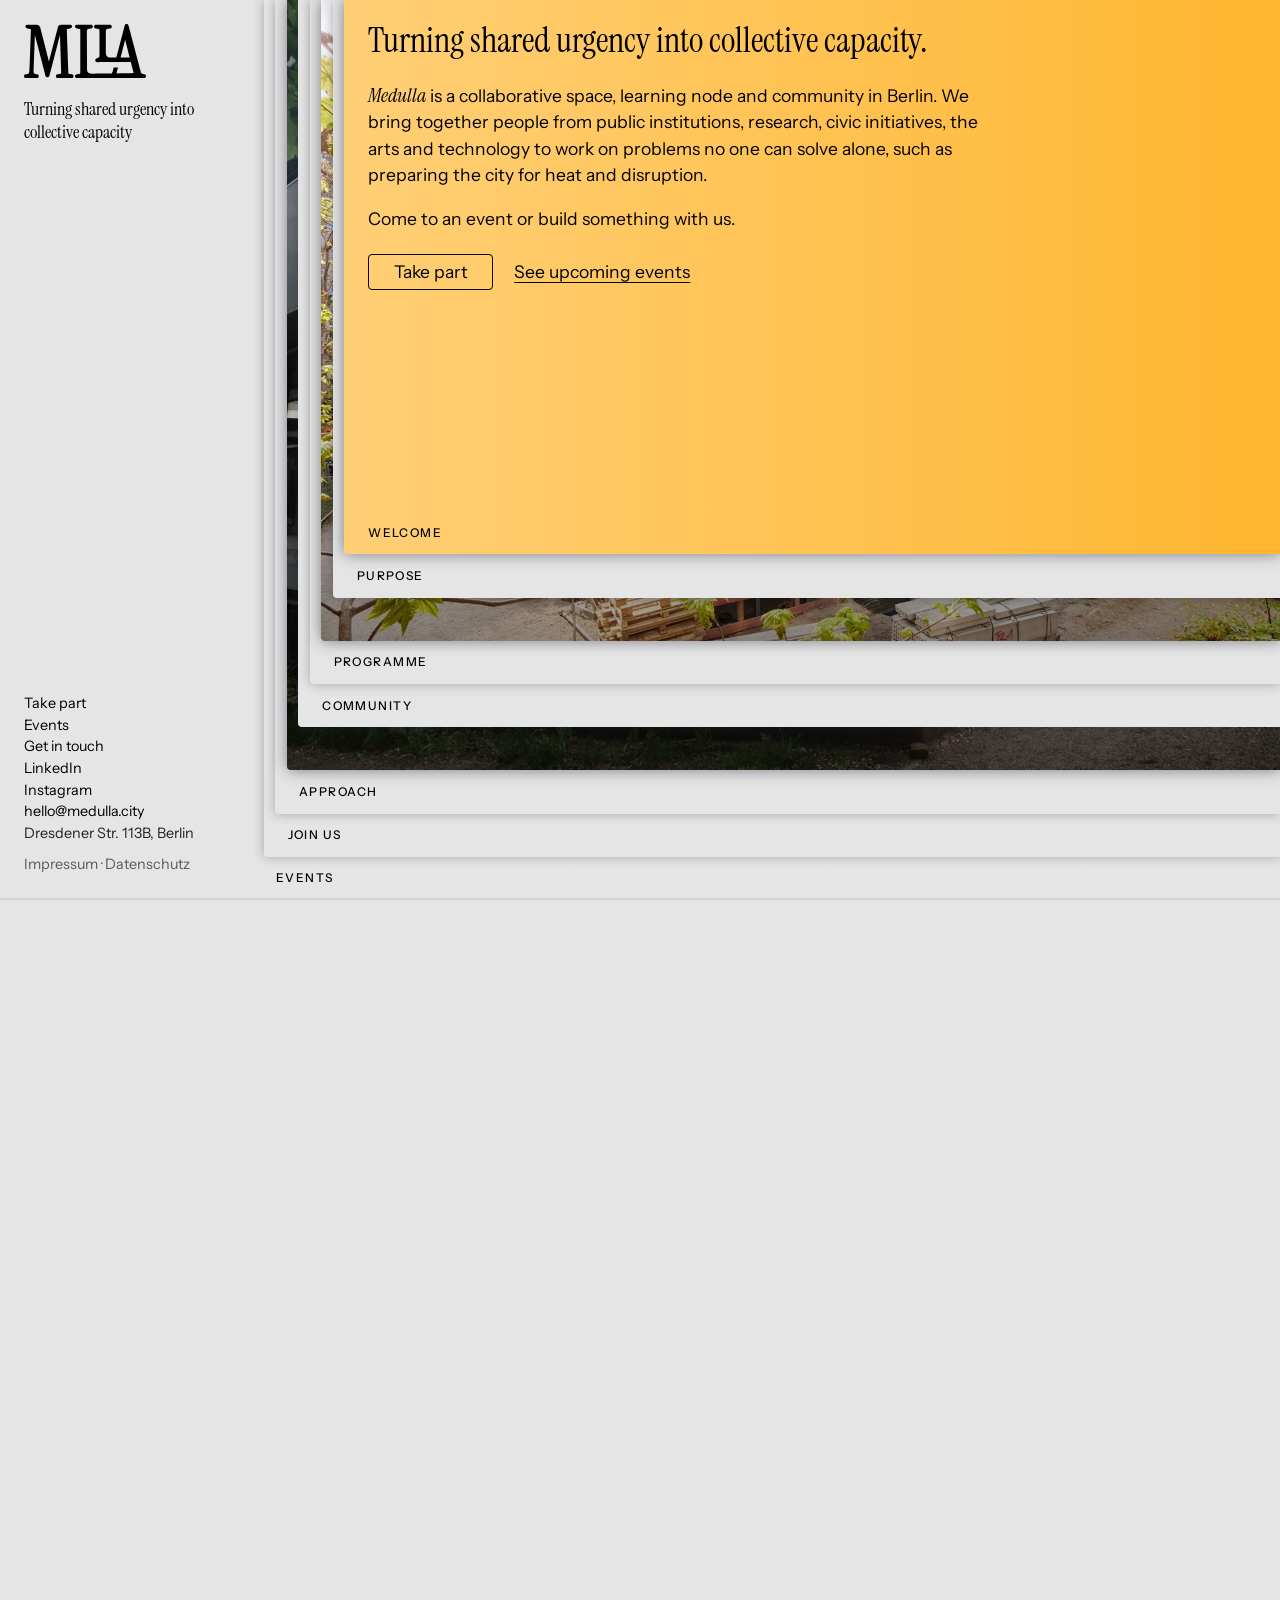
==== index.html @ d779beb5 "design: LinkedIn and Instagram as icons on phones so the top links fit one line Co-Authored-By: Clau" ====
<!DOCTYPE html>
<html lang="en">
<head>
  <meta charset="UTF-8" />
  <meta name="viewport" content="width=device-width, initial-scale=1.0" />

  <title>Medulla — Turning shared urgency into collective capacity</title>
  <meta name="description" content="Medulla is a place, a community, and an experiment in Berlin: cultivating the relationships, practices, and infrastructures through which people shape desirable futures in unsettling times. Dresdener Str. 113B, Berlin." />
  <meta name="robots" content="index, follow" />
  <link rel="canonical" href="https://medulla.city/" />

  <meta property="og:type" content="website" />
  <meta property="og:site_name" content="Medulla" />
  <meta property="og:locale" content="en_GB" />
  <meta property="og:url" content="https://medulla.city/" />
  <meta property="og:title" content="Medulla — Turning shared urgency into collective capacity" />
  <meta property="og:description" content="A place, a community, and an experiment in Berlin, turning shared urgency into collective capacity. Dresdener Str. 113B, Berlin." />
  <meta property="og:image" content="https://medulla.city/assets/icons/medulla-share.png" />
  <meta property="og:image:width" content="1200" />
  <meta property="og:image:height" content="630" />
  <meta property="og:image:alt" content="Medulla" />
  <meta name="twitter:card" content="summary_large_image" />
  <meta name="twitter:title" content="Medulla — Turning shared urgency into collective capacity" />
  <meta name="twitter:description" content="A place, a community, and an experiment in Berlin, turning shared urgency into collective capacity. Dresdener Str. 113B, Berlin." />
  <meta name="twitter:image" content="https://medulla.city/assets/icons/medulla-share.png" />

  <meta name="theme-color" content="#E5E5E5" />
  <link rel="icon" type="image/png" sizes="32x32" href="assets/icons/favicon-32.png" />
  <link rel="icon" type="image/png" sizes="192x192" href="assets/icons/favicon-192.png" />
  <link rel="icon" type="image/png" sizes="512x512" href="assets/icons/favicon-512.png" />
  <link rel="apple-touch-icon" href="assets/icons/apple-touch-icon.png" />

  <script type="application/ld+json">
  {
    "@context": "https://schema.org",
    "@type": "LocalBusiness",
    "name": "Medulla",
    "description": "A place, a community, and an experiment in Berlin, turning shared urgency into collective capacity.",
    "url": "https://medulla.city/",
    "logo": "https://medulla.city/assets/icons/favicon-512.png",
    "image": "https://medulla.city/assets/icons/medulla-share.png",
    "sameAs": [
      "https://luma.com/medulla",
      "https://www.instagram.com/medulla.space/",
      "https://www.linkedin.com/company/medulla-space"
    ],
    "address": {
      "@type": "PostalAddress",
      "streetAddress": "Dresdener Str. 113B",
      "addressLocality": "Berlin",
      "addressCountry": "DE"
    }
  }
  </script>

  <link rel="preload" href="assets/fonts/instrument-sans-latin-400-normal.woff2" as="font" type="font/woff2" crossorigin />
  <link rel="preload" href="assets/fonts/instrument-serif-latin-400-normal.woff2" as="font" type="font/woff2" crossorigin />

  <link rel="stylesheet" href="styles/main.css" />
  <!-- 100% privacy-first analytics -->
  <script async src="https://scripts.simpleanalyticscdn.com/latest.js"></script>
</head>
<body>

  <a class="skip-link" href="#main-content">Skip to main content</a>

  <!-- Fixed identity sidebar -->
  <aside class="sidebar" aria-label="Medulla">
    <div class="sidebar__top">
      <a class="sidebar__logo" href="/" aria-label="Medulla home">
        <img src="assets/logos/medulla-wordmark.svg" alt="Medulla" width="153" height="68" />
      </a>
      <p class="sidebar__tagline">Turning shared urgency into collective capacity</p>
    </div>
    <nav class="sidebar__links" aria-label="Links">
      <a href="/spaces">Take part</a>
      <a href="https://luma.com/medulla" target="_blank" rel="noopener">Events</a>
      <a href="/spaces#enquire" data-enquire="">Get in touch</a>
      <a class="sidebar__social" href="https://www.linkedin.com/company/medulla-space" target="_blank" rel="noopener"><svg class="sidebar__icon" viewBox="0 0 24 24" width="20" height="20" aria-hidden="true" focusable="false" fill="none" stroke="currentColor" stroke-width="1.6" stroke-linecap="round"><rect x="3" y="3" width="18" height="18" rx="3"/><path d="M8 10.5v6M12 16.5v-6M12 13.2c0-1.6 1-2.7 2.4-2.7s2.1.9 2.1 2.5v3.5"/><circle cx="8" cy="7.6" r="1" fill="currentColor" stroke="none"/></svg><span class="sidebar__social-label">LinkedIn</span></a>
      <a class="sidebar__social" href="https://www.instagram.com/medulla.space/" target="_blank" rel="noopener"><svg class="sidebar__icon" viewBox="0 0 24 24" width="20" height="20" aria-hidden="true" focusable="false" fill="none" stroke="currentColor" stroke-width="1.6"><rect x="3" y="3" width="18" height="18" rx="5"/><circle cx="12" cy="12" r="4"/><circle cx="17.3" cy="6.7" r="1" fill="currentColor" stroke="none"/></svg><span class="sidebar__social-label">Instagram</span></a>
      <a class="sidebar__email" href="mailto:hello@medulla.city">hello@medulla.city</a>
      <span class="sidebar__addr">Dresdener Str. 113B, Berlin</span>
      <span class="sidebar__legal"><a href="/impressum.html">Impressum</a> · <a href="/datenschutz">Datenschutz</a></span>
    </nav>
  </aside>

  <!-- Scroll driver: provides scroll length; the stage is sticky inside -->
  <div class="scroll-driver" role="presentation">
    <div class="cards-stage" role="presentation">

      <!-- Card 8 — Events (base layer, never peels) -->
      <article class="card card--content card--base card--events" data-card="8" aria-label="Events">
        <div class="card__inner">
          <!-- Most recent first. When events overflow, the list scrolls
               internally and hands control back to the deck at its edges
               (directional handoff in main.js + native overscroll on touch). -->
          <div class="events">
            <a class="event" href="https://luma.com/ginucq9e" target="_blank" rel="noopener"
               aria-label="Public Vitality: New Alliances for Lasting Local Impact — more on Luma">
              <div class="event__content">
                <div class="event__text">
                  <p class="event__date">Tuesday, 24 November, 09:00 – 10:30</p>
                  <h3 class="event__title">New Alliances</h3>
                  <p class="event__subtitle">For lasting local impact — a Public Vitality breakfast with Vostel.de</p>
                  <p class="event__body">A morning conversation over coffee and croissants on resilient local infrastructure. After a multi-day power outage in south-west Berlin, how can short-term neighbourhood support become lasting structures? About 20 people from public administration, business, foundations and neighbourhood initiatives.</p>
                </div>
                <div class="event__media"><img src="assets/images/figma/event-new-alliances.webp" alt="Public Vitality: New Alliances for Lasting Local Impact — 24 November at Medulla" loading="lazy" /></div>
              </div>
              <span class="event__overlay" aria-hidden="true"><span class="event__more">more on luma</span></span>
            </a>
            <a class="event" href="https://luma.com/t344zv51" target="_blank" rel="noopener"
               aria-label="Celebrating Life — more on Luma">
              <div class="event__content">
                <div class="event__text">
                  <p class="event__date">Saturday, 7 November, 17:00 – 22:00</p>
                  <h3 class="event__title">Celebrating Life</h3>
                  <p class="event__subtitle">A shared celebration, for everyone still figuring out how</p>
                  <p class="event__body">For anyone whose birthday slipped by, felt complicated, or could use a second go — and the people they’d love to have around. Room for unfinished stories, old friends, new encounters and dancing. Bring a drink, a song you love, and someone you’re glad exists.</p>
                </div>
                <div class="event__media"><img src="assets/images/figma/event-celebrating-life.webp" alt="Celebrating Life — 7 November at Medulla" loading="lazy" /></div>
              </div>
              <span class="event__overlay" aria-hidden="true"><span class="event__more">more on luma</span></span>
            </a>
            <a class="event" href="https://luma.com/7dnt0zas" target="_blank" rel="noopener"
               aria-label="Amazon Meets Berlin: How Communities Protect the Amazon&#39;s Rivers — more on Luma">
              <div class="event__content">
                <div class="event__text">
                  <p class="event__date">Friday, 6 November, 17:30 – 19:30</p>
                  <h3 class="event__title">Amazon Meets Berlin</h3>
                  <p class="event__subtitle">How Communities Protect the Amazon’s Rivers — with Ka&#39;a Harmony Foundation</p>
                  <p class="event__body">The second evening in Ka&#39;a Harmony’s series follows the pirarucu, one of the world’s largest freshwater fish, managed by riverside communities in the Médio Juruá. A short film, then a conversation with João Silva of Instituto Juruá on how using a species can help it recover. Free; donations welcome.</p>
                </div>
                <div class="event__media"><img src="assets/images/figma/event-amazon-rivers.webp" alt="Amazon Meets Berlin — Ka&#39;a Harmony Foundation" loading="lazy" /></div>
              </div>
              <span class="event__overlay" aria-hidden="true"><span class="event__more">more on luma</span></span>
            </a>
            <a class="event" href="https://luma.com/dyr6sdgn" target="_blank" rel="noopener"
               aria-label="Slow Listening: Sounds from the Planetary Compendium — more on Luma">
              <div class="event__content">
                <div class="event__text">
                  <p class="event__date">Wednesday, 28 October, 18:30 – 20:30</p>
                  <h3 class="event__title">Slow Listening</h3>
                  <p class="event__subtitle">Sounds from the Planetary Compendium — Seeding Optionality, session 2 (xCO)</p>
                  <p class="event__body">Planetary risk usually reaches us as numbers and headlines. This evening brings glaciers, seas and air a little closer: lying down and listening together to the Planetary Compendium, Dark Matter Labs’ archive of approaches to governing (with) the planet. A short introduction, then the lights go down; time to talk afterwards.</p>
                </div>
                <div class="event__media"><img src="assets/images/figma/event-slow-listening.webp" alt="Slow Listening: Sounds from the Planetary Compendium — 28 October, Medulla" loading="lazy" /></div>
              </div>
              <span class="event__overlay" aria-hidden="true"><span class="event__more">more on luma</span></span>
            </a>
            <a class="event" href="https://luma.com/fj2uc4kq" target="_blank" rel="noopener"
               aria-label="Amazon Meets Berlin: Women-Led Solutions for the Cocoa Bioeconomy — more on Luma">
              <div class="event__content">
                <div class="event__text">
                  <p class="event__date">Friday, 16 October, 17:30 – 19:30</p>
                  <h3 class="event__title">Amazon Meets Berlin</h3>
                  <p class="event__subtitle">Women-Led Solutions for the Cocoa Bioeconomy — with Ka'a Harmony Foundation</p>
                  <p class="event__body">Drawing on stories from women-led cocoa cooperatives in the Amazon, an evening on when the cocoa bioeconomy can deliver on its promise of conservation, climate resilience, and equitable local development — and what a well-designed value chain could mean for communities and the forest alike. The first in Ka'a Harmony's series tracing Amazon products back to the communities behind them; free, donations welcome.</p>
                </div>
                <div class="event__media"><img src="assets/images/figma/event-amazon-meets-berlin.webp" alt="Amazon Meets Berlin: Women-Led Solutions for the Cocoa Bioeconomy — Ka'a Harmony Foundation" loading="lazy" /></div>
              </div>
              <span class="event__overlay" aria-hidden="true"><span class="event__more">more on luma</span></span>
            </a>
            <a class="event" href="https://luma.com/difo5kmh" target="_blank" rel="noopener"
               aria-label="Berlin 2050° — Building a City-Wide Heat Resilience Ecosystem — more on Luma">
              <div class="event__content">
                <div class="event__text">
                  <p class="event__date">Thursday, 8 October, 18:30 – 21:00</p>
                  <h3 class="event__title">Berlin 2050°</h3>
                  <p class="event__subtitle">Building a City-Wide Heat Resilience Ecosystem</p>
                  <p class="event__body">Building on the heat risk clinic at Public Vitality Camp, an evening on what a city-wide heat resilience strategy for Berlin would take — who has standing to act, which existing measures can be used, and how to coordinate across sectors — with insight from Madrid 2050° and Civic Ledger. Seeding Optionality Session #1, part of xCO's pop-up series at Medulla; in English, with some German support.</p>
                </div>
                <div class="event__media"><img src="assets/images/figma/event-berlin-2050.webp" alt="Berlin 2050° — Building a City-Wide Heat Resilience Ecosystem" loading="lazy" /></div>
              </div>
              <span class="event__overlay" aria-hidden="true"><span class="event__more">more on luma</span></span>
            </a>
            <a class="event" href="https://luma.com/cdf6cepu" target="_blank" rel="noopener"
               aria-label="Public Vitality Field Assembly — more on Luma">
              <div class="event__content">
                <div class="event__text">
                  <p class="event__date">Friday, 18 September, 18:00 – 22:00</p>
                  <h3 class="event__title">Public Vitality Field Assembly</h3>
                  <p class="event__subtitle">Patterns, blind spots and emerging connections</p>
                  <p class="event__body">The closing gathering of Public Vitality Camp 2026 — connecting inquiries across governance, infrastructure, ecology, and technology through a Planetary Civics lens to ask which capacities and responsibilities need to be held collectively. Hosted at Medulla with nextlearning, Dark Matter Labs &amp; Planetary Civics; bring a drink and something to share.</p>
                </div>
                <div class="event__media"><img src="assets/images/figma/event-field-assembly.webp" alt="Public Vitality Field Assembly — patterns, blind spots and emerging connections" loading="lazy" /></div>
              </div>
              <span class="event__overlay" aria-hidden="true"><span class="event__more">more on luma</span></span>
            </a>
            <a class="event" href="https://luma.com/ht2qaebo" target="_blank" rel="noopener"
               aria-label="Life Repair Kit: Tools for Tough Times — more on Luma">
              <div class="event__content">
                <div class="event__text">
                  <p class="event__date">Friday, 18 September, 13:00 – 16:00</p>
                  <h3 class="event__title">Life Repair Kit: Tools for Tough Times</h3>
                  <p class="event__subtitle">With Lia Meißner</p>
                  <p class="event__body">A hands-on lab on the inner resources, practices, and relationships that carry us through stress and change — pairing individual resilience with collective forms of support in times of external upheaval. Part of Public Vitality Camp; includes a short walk, weather permitting. Working language English.</p>
                </div>
                <div class="event__media"><img src="assets/images/figma/event-life-repair-kit.webp" alt="Life Repair Kit: Tools for Tough Times — a lab for inner resources in times of external upheaval" loading="lazy" /></div>
              </div>
              <span class="event__overlay" aria-hidden="true"><span class="event__more">more on luma</span></span>
            </a>
            <a class="event" href="https://luma.com/izwljp4m?tk=Tg9Dsa" target="_blank" rel="noopener"
               aria-label="Planetary Berlin: Governing Hydrological Continuities — more on Luma">
              <div class="event__content">
                <div class="event__text">
                  <p class="event__date">Friday, 18 September, 13:00 – 16:00</p>
                  <h3 class="event__title">Planetary Berlin: Governing Hydrological Continuities</h3>
                  <p class="event__subtitle">With Prateek Shankar (Dark Matter Labs)</p>
                  <p class="event__body">A scenario-based session on water governance across the Berlin–Brandenburg region — reading the city's Masterplan Wasser to trace how water, nutrients, and carbon move through systems that cross institutional boundaries, and how governance might better account for downstream and long-term effects. Part of Public Vitality Camp.</p>
                </div>
                <div class="event__media"><img src="assets/images/figma/event-planetary-berlin.webp" alt="Planetary Berlin: Governing water across boundaries and scales" loading="lazy" /></div>
              </div>
              <span class="event__overlay" aria-hidden="true"><span class="event__more">more on luma</span></span>
            </a>
            <a class="event" href="https://luma.com/b1s7ssgs" target="_blank" rel="noopener"
               aria-label="Risiken im Zusammenspiel — more on Luma">
              <div class="event__content">
                <div class="event__text">
                  <p class="event__date">Friday, 18 September, 10:00 – 12:00</p>
                  <h3 class="event__title">Risiken im Zusammenspiel</h3>
                  <p class="event__subtitle">With Johanna Siebenlist (UBA) &amp; Caroline Paulick-Thiel (P4T)</p>
                  <p class="event__body">A scenario-based working session on climate adaptation under compound events — where heat, drought, or flooding coincides with energy scarcity, strained supply systems, or geopolitical shifts — mapping the interdependencies that future climate-risk analysis should better account for. Part of Public Vitality Camp; working language German.</p>
                </div>
                <div class="event__media"><img src="assets/images/figma/event-risiken.webp" alt="Risiken im Zusammenspiel — Klimaanpassung unter Compound Events" loading="lazy" /></div>
              </div>
              <span class="event__overlay" aria-hidden="true"><span class="event__more">more on luma</span></span>
            </a>
            <a class="event" href="https://luma.com/ztxd9cgb?tk=msup4Q" target="_blank" rel="noopener"
               aria-label="Investing in civic infrastructure — more on Luma">
              <div class="event__content">
                <div class="event__text">
                  <p class="event__date">Tuesday, 4 August, 18:00 – 21:30</p>
                  <h3 class="event__title">Investing in civic infrastructure</h3>
                  <p class="event__subtitle">With Dark Matter Labs &amp; Politics for Tomorrow</p>
                  <p class="event__body">A working conversation on how civic technology stays sustainable beyond funding cycles — featuring Civic Ledger, which turns plain-language civic requests into structured, conditional agreements, with live demonstrations and open discussion on who governs civic data.</p>
                </div>
                <div class="event__media"><img src="assets/images/figma/event-civic-infrastructure.webp" alt="Investing in civic infrastructure — with Dark Matter Labs and Politics for Tomorrow" loading="lazy" /></div>
              </div>
              <span class="event__overlay" aria-hidden="true"><span class="event__more">more on luma</span></span>
            </a>
            <a class="event" href="https://luma.com/znebwd2r" target="_blank" rel="noopener"
               aria-label="One Resilient Earth: Berlin Community Get-Together — more on Luma">
              <div class="event__content">
                <div class="event__text">
                  <p class="event__date">Wednesday, 15 July, 18:00 – 20:00</p>
                  <h3 class="event__title">One Resilient Earth: Berlin Community Get-Together</h3>
                  <p class="event__subtitle">An evening with One Resilient Earth</p>
                  <p class="event__body">An informal introduction to One Resilient Earth's work on transformative, regenerative approaches to climate resilience — followed by open conversation and reconnection among practitioners, neighbours, and friends.</p>
                </div>
                <div class="event__media"><img src="assets/images/figma/event-one-resilient-earth.webp" alt="One Resilient Earth: Berlin Community Get-Together" loading="lazy" /></div>
              </div>
              <span class="event__overlay" aria-hidden="true"><span class="event__more">more on luma</span></span>
            </a>
            <a class="event" href="https://luma.com/d7xkoe78?tk=w8oks3" target="_blank" rel="noopener"
               aria-label="From Lines to Loops — more on Luma">
              <div class="event__content">
                <div class="event__text">
                  <p class="event__date">Thursday, 2 July, 18:00 – 21:00</p>
                  <h3 class="event__title">From Lines to Loops: shifting beyond the dominant rhythms of time</h3>
                  <p class="event__subtitle">With Ida Persson, sahibzada mayed &amp; Christine Flanagan (DesignShifts)</p>
                  <p class="event__body">Move through a series of timescapes beyond linear time — ancestral, ecological, and seasonal rhythms the dominant clock was never designed to hold — and reimagine time as a living, looping relationship, emergent and full of possibility.</p>
                </div>
                <div class="event__media"><img src="assets/images/figma/event-lines-to-loops.webp" alt="From Lines to Loops: shifting beyond the dominant rhythms of time" loading="lazy" /></div>
              </div>
              <span class="event__overlay" aria-hidden="true"><span class="event__more">more on luma</span></span>
            </a>
            <a class="event" href="https://luma.com/tt1wjg0r" target="_blank" rel="noopener"
               aria-label="Medulla Show &amp; Tell: Lunch with Edgar Pieterse — more on Luma">
              <div class="event__content">
                <div class="event__text">
                  <p class="event__date">Thursday, 2 July, 12:00 – 14:00</p>
                  <h3 class="event__title">Medulla Show &amp; Tell: Lunch with Edgar Pieterse</h3>
                  <p class="event__subtitle">With Edgar Pieterse (African Centre for Cities, University of Cape Town)</p>
                  <p class="event__body">A new Medulla format — friends passing through Berlin pause to share a thread of their work over lunch. Bring lunch, a story, and an artifact; no agenda beyond good company and shared curiosity.</p>
                </div>
                <div class="event__media"><img src="assets/images/figma/event-show-tell.webp" alt="Medulla Show & Tell: Lunch with Edgar Pieterse" loading="lazy" /></div>
              </div>
              <span class="event__overlay" aria-hidden="true"><span class="event__more">more on luma</span></span>
            </a>
            <a class="event" href="https://luma.com/zm5isk9n" target="_blank" rel="noopener"
               aria-label="Governance Beyond Alignment — more on Luma">
              <div class="event__content">
                <div class="event__text">
                  <p class="event__date">Friday, 12 June, 19:00 – 21:00</p>
                  <h3 class="event__title">Governance Beyond Alignment</h3>
                  <p class="event__subtitle">Bioregioning and the work of holding difference</p>
                  <p class="event__body">An evening on bioregioning and the work of holding difference — readings, reflection, and conversation across governance, ecology, and civic practice.</p>
                </div>
                <div class="event__media"><img src="assets/images/figma/event-governance.webp" alt="Governance Beyond Alignment — Bioregioning and the work of holding difference" loading="lazy" /></div>
              </div>
              <span class="event__overlay" aria-hidden="true"><span class="event__more">more on luma</span></span>
            </a>
            <a class="event" href="https://luma.com/5wh9qaiw" target="_blank" rel="noopener"
               aria-label="Transforming public sector from within — more on Luma">
              <div class="event__content">
                <div class="event__text">
                  <p class="event__date">Tuesday, 9 June, 19:00 – 22:00</p>
                  <h3 class="event__title">Transforming public sector from within</h3>
                  <p class="event__subtitle">Book Launch with Lindsay Cole in conversation with Sylvine Bois-Choussy (La 27e Région)</p>
                  <p class="event__body">Join us for the Berlin pre-release of Transforming the Public Sector From Within, a book by Lindsay Cole, PhD to be published by the University of Toronto Press. This will be an evening of connection, readings, reflection, and conversation on the lived realities of transformation work inside public systems.</p>
                </div>
                <div class="event__media"><img src="assets/images/figma/event-transforming.webp" alt="Transforming the Public Sector From Within — book launch with Lindsay Cole and Sylvine Bois-Choussy" loading="lazy" /></div>
              </div>
              <span class="event__overlay" aria-hidden="true"><span class="event__more">more on luma</span></span>
            </a>
          </div>
          <div class="card__label-row card__label-row--events">
            <span class="card__label">events</span>
          </div>
        </div>
      </article>

      <!-- Card 7 — Join us -->
      <article class="card card--content" data-card="7" aria-label="Join us">
        <div class="card__inner">
          <div class="card__body card__body--wide">
            <h2 class="card__title">Take part in the work</h2>
            <div class="card__cols">
              <p><strong>Take part.</strong> Bring an idea, a question or a problem, finished or not.</p>
            </div>
            <ul class="paths">
              <li class="path">
                <h3 class="path__name">Join the community</h3>
                <p>Be part of the collaborative space, up to 2 days a week or 3 or more. For small organisations and independent practitioners.</p>
                <a class="card__cta" href="/spaces?interest=membership#enquire" data-enquire="membership">Explore membership</a>
              </li>
              <li class="path">
                <h3 class="path__name">Host a gathering</h3>
                <p>Run a talk or workshop in our public programme, on evenings from 18:00 to 21:30.</p>
                <a class="card__cta" href="/spaces?interest=host#enquire" data-enquire="host">Propose a gathering</a>
              </li>
              <li class="path">
                <h3 class="path__name">Partner with us</h3>
                <p>Fund a project or the shared programme. For public institutions, researchers, cultural organisations and funders.</p>
                <a class="card__cta" href="/spaces?interest=partner#enquire" data-enquire="partner">Explore a partnership</a>
              </li>
            </ul>
          </div>
          <div class="card__label-row"><span class="card__label">join us</span></div>
        </div>
      </article>

      <!-- Card 6 — Approach -->
      <article class="card card--content" data-card="6" aria-label="Approach">
        <div class="card__inner">
          <div class="card__body card__body--wide">
            <h2 class="card__title">Working with what lies between us</h2>
            <div class="card__cols">
              <p>Unfolding potential is hard work. Organisations have different rhythms, mandates and resources. We aim to create the conditions necessary to harness synergies: time, commitment and a way to handle disagreement.</p>
              <p>We draw on systems thinking, strategic design, civic technology and organisational development. Humour is welcome. So is changing your mind.</p>
            </div>
            <p class="tiers__title">From the personal to the systemic</p>
            <ol class="tiers">
              <li class="tier"><h3 class="tier__name">Personal</h3><p>Trust, attention, staying engaged under strain.</p></li>
              <li class="tier"><h3 class="tier__name">Collective</h3><p>Preparedness and cooperation across organisations.</p></li>
              <li class="tier"><h3 class="tier__name">Systemic</h3><p>The economic, political and ecological conditions around us.</p></li>
            </ol>
          </div>
          <div class="card__label-row"><span class="card__label">approach</span></div>
        </div>
      </article>

      <!-- Card 5 — Image: garden / courtyard exterior.
           Phones always get the 1200w file: in a tall portrait card the photo
           is cropped to fill the height, so 800w looks soft and 1600w is
           bandwidth the backdrop doesn't need. -->
      <article class="card card--image" data-card="5" aria-hidden="true">
        <picture><source media="(max-width: 820px)" srcset="assets/images/figma/card-garden-1200.webp" /><img class="card__photo" src="assets/images/figma/card-garden-1200.webp" srcset="assets/images/figma/card-garden-800.webp 800w, assets/images/figma/card-garden-1200.webp 1200w, assets/images/figma/card-garden.webp 1600w" sizes="94vw" alt="" decoding="async" fetchpriority="high" /></picture>
        <span class="card__scrim"></span>
      </article>

      <!-- Card 4 — Community -->
      <article class="card card--content" data-card="4" aria-label="Community">
        <div class="card__inner">
          <div class="card__body card__body--wide">
            <h2 class="card__title">Distinct expertise, shared ground</h2>
            <div class="card__cols">
              <p>In a quiet courtyard on the former “death strip” between Mitte and Kreuzberg, small organisations and independent practitioners work side by side and learn from each other. Everyone who’s here is invited to exchange knowledge, challenge assumptions, and point out where a joint effort is worth pursuing.</p>
            </div>
            <div class="roster">
              <p class="roster__title" id="roster-title">Currently in the space</p>
              <ul class="roster__list" aria-labelledby="roster-title">
                <li><a href="https://www.nextlearning.earth" target="_blank" rel="noopener">nextlearning</a></li>
                <li><a href="https://darkmatterlabs.org" target="_blank" rel="noopener">Dark Matter Labs</a></li>
                <li><a href="https://oneresilientearth.org" target="_blank" rel="noopener">One Resilient Earth</a></li>
                <li><a href="https://vvssl.com/" target="_blank" rel="noopener">VVSSL</a></li>
                <li><a href="https://wissdem.org" target="_blank" rel="noopener">WissDem</a></li>
                <li><a href="https://falseparameters.xyz/homepage" target="_blank" rel="noopener">False Parameters</a></li>
              </ul>
              <p class="roster__more">and independent practitioners</p>
            </div>
            <p class="card__aside">Our name comes from the medulla oblongata, the part of the brainstem that keeps us breathing.</p>
          </div>
          <div class="card__label-row"><span class="card__label">community</span></div>
        </div>
      </article>

      <!-- Card 3 — Programme -->
      <article class="card card--content" data-card="3" aria-label="Programme">
        <div class="card__inner">
          <div class="card__body card__body--wide">
            <h2 class="card__title">Towards transformative resilience</h2>
            <div class="card__cols">
              <p>Public conversations, workshops and strategic gatherings, linked so that a good question can find collaborators, a practical test and a next step.</p>
              <p>Climate adaptation is an early field of work in Berlin, with a focus on heat. Past gatherings, like the <a href="https://www.publicvitality.camp/" target="_blank" rel="noopener">Public Vitality Camp</a>, have covered civic infrastructure, institutional change, bioregional governance and healthy neighbourhoods.</p>
            </div>
            <p class="card__links"><a href="https://luma.com/medulla" target="_blank" rel="noopener">Upcoming events</a> · <a href="https://luma.com/medulla?period=past" target="_blank" rel="noopener">Past gatherings</a></p>
          </div>
          <div class="card__label-row"><span class="card__label">programme</span></div>
        </div>
      </article>

      <!-- Card 2 — Image: building facade -->
      <article class="card card--image" data-card="2" aria-hidden="true">
        <picture><source media="(max-width: 820px)" srcset="assets/images/figma/card-facade-1200.webp" /><img class="card__photo" src="assets/images/figma/card-facade-1200.webp" srcset="assets/images/figma/card-facade-800.webp 800w, assets/images/figma/card-facade-1200.webp 1200w, assets/images/figma/card-facade.webp 1600w" sizes="94vw" alt="" decoding="async" fetchpriority="low" /></picture>
        <span class="card__scrim"></span>
      </article>

      <!-- Card 1 — Purpose -->
      <article class="card card--content" data-card="1" aria-label="Purpose">
        <div class="card__inner">
          <div class="card__body card__body--wide">
            <h2 class="card__title">Cultivating the freedom to become</h2>
            <div class="card__cols">
              <p>Navigating a crisis is only the start. Every response shapes what comes next. It can build skills and trust, or exhaust people and lock us into costly dependencies.</p>
              <p>Our intention is for people and institutions to have more real freedom to shape their futures as part of the planet. Together we expand contacts, knowledge, infrastructure and make time to learn across.</p>
            </div>
          </div>
          <div class="card__label-row"><span class="card__label">purpose</span></div>
        </div>
      </article>

      <!-- Card 0 — Welcome (front of stack) -->
      <article class="card card--content card--intro" data-card="0" aria-label="Welcome">
        <div class="card__inner">
          <div class="card__body card__body--intro">
            <h2 class="card__title">Turning shared urgency into collective capacity.</h2>
            <p><em>Medulla</em> is a collaborative space, learning node and community in Berlin. We bring together people from public institutions, research, civic initiatives, the arts and technology to work on problems no one can solve alone, such as preparing the city for heat and disruption.</p>
            <p>Come to an event or build something with us.</p>
            <div class="card__actions">
              <a class="card__cta" href="/spaces#enquire" data-enquire="">Take part</a>
              <a class="card__cta card__cta--quiet" href="https://luma.com/medulla" target="_blank" rel="noopener">See upcoming events</a>
            </div>
          </div>
          <div class="card__label-row"><span class="card__label">welcome</span></div>
        </div>
      </article>

    </div><!-- /cards-stage -->
  </div><!-- /scroll-driver -->

  <!-- Phones only: the legal links live here instead of in the top menu -->
  <footer class="site-footer" aria-label="Legal"><a href="/impressum.html">Impressum</a> · <a href="/datenschutz">Datenschutz</a></footer>

  <!-- Enquiry dialog — opened by any [data-enquire] trigger on this page -->
  <dialog class="enquiry-dialog" data-enquiry-dialog aria-labelledby="enquiry-dialog-title" data-lenis-prevent>
    <div class="enquiry-dialog__inner">
      <div class="enquiry-dialog__head">
        <div>
          <h2 class="enquiry-dialog__title" id="enquiry-dialog-title">get in touch</h2>
          <p class="enquiry-dialog__sub">One short form for everything. We usually reply within a few days.</p>
        </div>
        <button type="button" class="enquiry-dialog__close" data-enquiry-close>Close</button>
      </div>
      <!-- ENQUIRY FORM — keep identical to the canonical copy in spaces.html (tests/forms.test.js checks it) -->
      <div class="enquiry-wrap" data-enquiry>
        <form class="enquiry" name="enquiry" method="POST" action="/thanks" data-netlify="true" netlify-honeypot="bot-field" data-enquiry-form>
          <input type="hidden" name="form-name" value="enquiry" />
          <p class="enquiry__trap" aria-hidden="true">
            <label>Leave this empty <input name="bot-field" tabindex="-1" autocomplete="off" /></label>
          </p>

          <fieldset class="enquiry__group" aria-describedby="enq-interest-error">
            <legend class="enquiry__legend">What are you interested in?</legend>
            <div class="enquiry__pills enquiry__pills--choices">
              <label class="pill pill--choice"><input type="radio" name="interest" value="membership" required /><span>Membership<small>A desk and a place in the community, for people and organisations whose work is aligned with Medulla's mission.</small></span></label>
              <label class="pill pill--choice"><input type="radio" name="interest" value="host" /><span>Hosting an event<small>For events that connect to Medulla's purpose: turning shared urgency into collective capacity.</small></span></label>
              <label class="pill pill--choice"><input type="radio" name="interest" value="partner" /><span>Partner with us<small>For mission-aligned organisations who want to build programmes, research or projects with us.</small></span></label>
            </div>
            <p class="enquiry__error" id="enq-interest-error" data-message="Choose what you're interested in." hidden></p>
          </fieldset>

          <!-- follow-up questions share one slot sized to the tallest, so the form doesn't jump -->
          <div class="enquiry__more">
            <p class="enquiry__note">Choose what you’re interested in. We’ll only ask what we need.</p>

            <fieldset class="enquiry__group" data-group="membership">
              <legend class="enquiry__legend">Which membership? <span class="enquiry__opt">(optional)</span></legend>
              <div class="enquiry__pills enquiry__pills--small">
                <label class="pill"><input type="radio" name="membership" value="two-days" /><span>Up to 2 days a week</span></label>
                <label class="pill"><input type="radio" name="membership" value="three-plus" /><span>3 or more days a week</span></label>
                <label class="pill"><input type="radio" name="membership" value="not-sure" /><span>Not sure yet</span></label>
              </div>
            </fieldset>

            <fieldset class="enquiry__row" data-group="extras">
              <legend class="visually-hidden">Timing and group size</legend>
              <div class="enquiry__field">
                <label for="enq-when">Date or timeframe <span class="enquiry__opt">(optional)</span></label>
                <input id="enq-when" name="when" type="text" placeholder="e.g. a Thursday evening in November" />
              </div>
              <div class="enquiry__field">
                <label for="enq-size">Roughly how many people? <span class="enquiry__opt">(optional)</span></label>
                <input id="enq-size" name="size" type="text" inputmode="numeric" placeholder="e.g. 40" />
              </div>
            </fieldset>
          </div>

          <div class="enquiry__row">
            <div class="enquiry__field">
              <label for="enq-name">Name</label>
              <input id="enq-name" name="name" type="text" autocomplete="name" required aria-describedby="enq-name-error" />
              <p class="enquiry__error" id="enq-name-error" data-message="Please add your name." hidden></p>
            </div>
            <div class="enquiry__field">
              <label for="enq-email">Email</label>
              <input id="enq-email" name="email" type="email" autocomplete="email" required aria-describedby="enq-email-error" />
              <p class="enquiry__error" id="enq-email-error" data-message="Please add an email address we can reply to." hidden></p>
            </div>
          </div>
          <div class="enquiry__field">
            <label for="enq-org">Organisation <span class="enquiry__opt">(optional)</span></label>
            <input id="enq-org" name="organisation" type="text" autocomplete="organization" />
          </div>
          <div class="enquiry__field">
            <label for="enq-message">Anything we should know? <span class="enquiry__opt">(optional)</span></label>
            <textarea id="enq-message" name="message" rows="4" placeholder="Tell us what you have in mind"></textarea>
          </div>

          <div class="enquiry__send">
            <button class="enquiry__submit" type="submit">Send</button>
            <p class="enquiry__fine">We only use your details to reply. See our <a href="/datenschutz">privacy notice</a>.</p>
          </div>
          <p class="enquiry__status" role="alert" hidden></p>
        </form>
        <div class="enquiry__done" tabindex="-1" hidden>
          <p class="enquiry__done-title"></p>
          <p class="enquiry__done-text"></p>
        </div>
      </div>
      <!-- /ENQUIRY FORM -->
    </div>
  </dialog>

  <!-- Accessible content for screen readers -->
  <main id="main-content" class="a11y-content">
    <h1>Medulla — Turning shared urgency into collective capacity</h1>
    <section id="welcome">
      <h2>Welcome</h2>

            <h3>Turning shared urgency into collective capacity.</h3>
            <p><em>Medulla</em> is a collaborative space, learning node and community in Berlin. We bring together people from public institutions, research, civic initiatives, the arts and technology to work on problems no one can solve alone, such as preparing the city for heat and disruption.</p>
            <p>Come to an event or build something with us.</p>
            <a href="/spaces#enquire" data-enquire="">Take part</a>
            <a href="https://luma.com/medulla" target="_blank" rel="noopener">See upcoming events</a>
    </section>
    <section id="purpose">
      <h2>Purpose</h2>

            <h3>Cultivating the freedom to become</h3>
            <div>
              <p>Navigating a crisis is only the start. Every response shapes what comes next. It can build skills and trust, or exhaust people and lock us into costly dependencies.</p>
              <p>Our intention is for people and institutions to have more real freedom to shape their futures as part of the planet. Together we expand contacts, knowledge, infrastructure and make time to learn across.</p>
            </div>
    </section>
    <section id="programme">
      <h2>Programme</h2>

            <h3>Towards transformative resilience</h3>
            <div>
              <p>Public conversations, workshops and strategic gatherings, linked so that a good question can find collaborators, a practical test and a next step.</p>
              <p>Climate adaptation is an early field of work in Berlin, with a focus on heat. Past gatherings, like the <a href="https://www.publicvitality.camp/" target="_blank" rel="noopener">Public Vitality Camp</a>, have covered civic infrastructure, institutional change, bioregional governance and healthy neighbourhoods.</p>
            </div>
            <p><a href="https://luma.com/medulla" target="_blank" rel="noopener">Upcoming events</a> · <a href="https://luma.com/medulla?period=past" target="_blank" rel="noopener">Past gatherings</a></p>
    </section>
    <section id="community">
      <h2>Community</h2>

            <h3>Distinct expertise, shared ground</h3>
            <div>
              <p>In a quiet courtyard on the former “death strip” between Mitte and Kreuzberg, small organisations and independent practitioners work side by side and learn from each other. Everyone who’s here is invited to exchange knowledge, challenge assumptions, and point out where a joint effort is worth pursuing.</p>
            </div>
            <div>
              <p>Currently in the space</p>
              <ul>
                <li><a href="https://www.nextlearning.earth" target="_blank" rel="noopener">nextlearning</a></li>
                <li><a href="https://darkmatterlabs.org" target="_blank" rel="noopener">Dark Matter Labs</a></li>
                <li><a href="https://oneresilientearth.org" target="_blank" rel="noopener">One Resilient Earth</a></li>
                <li><a href="https://vvssl.com/" target="_blank" rel="noopener">VVSSL</a></li>
                <li><a href="https://wissdem.org" target="_blank" rel="noopener">WissDem</a></li>
                <li><a href="https://falseparameters.xyz/homepage" target="_blank" rel="noopener">False Parameters</a></li>
              </ul>
              <p>and independent practitioners</p>
            </div>
            <p>Our name comes from the medulla oblongata, the part of the brainstem that keeps us breathing.</p>
    </section>
    <section id="approach">
      <h2>Approach</h2>

            <h3>Working with what lies between us</h3>
            <div>
              <p>Unfolding potential is hard work. Organisations have different rhythms, mandates and resources. We aim to create the conditions necessary to harness synergies: time, commitment and a way to handle disagreement.</p>
              <p>We draw on systems thinking, strategic design, civic technology and organisational development. Humour is welcome. So is changing your mind.</p>
            </div>
            <p>From the personal to the systemic</p>
            <ol>
              <li><h4>Personal</h4><p>Trust, attention, staying engaged under strain.</p></li>
              <li><h4>Collective</h4><p>Preparedness and cooperation across organisations.</p></li>
              <li><h4>Systemic</h4><p>The economic, political and ecological conditions around us.</p></li>
            </ol>
    </section>
    <section id="join-us">
      <h2>Join us</h2>

            <h3>Take part in the work</h3>
            <div>
              <p><strong>Take part.</strong> Bring an idea, a question or a problem, finished or not.</p>
            </div>
            <ul>
              <li>
                <h4>Join the community</h4>
                <p>Be part of the collaborative space, up to 2 days a week or 3 or more. For small organisations and independent practitioners.</p>
                <a href="/spaces?interest=membership#enquire" data-enquire="membership">Explore membership</a>
              </li>
              <li>
                <h4>Host a gathering</h4>
                <p>Run a talk or workshop in our public programme, on evenings from 18:00 to 21:30.</p>
                <a href="/spaces?interest=host#enquire" data-enquire="host">Propose a gathering</a>
              </li>
              <li>
                <h4>Partner with us</h4>
                <p>Fund a project or the shared programme. For public institutions, researchers, cultural organisations and funders.</p>
                <a href="/spaces?interest=partner#enquire" data-enquire="partner">Explore a partnership</a>
              </li>
            </ul>
    </section>
    <section id="events">
      <h2>Events</h2>
      <p>Public Vitality: New Alliances for Lasting Local Impact — a breakfast conversation on resilient local infrastructure, Tuesday 24 November (<a href="https://luma.com/ginucq9e">more on Luma</a>). Celebrating Life — a shared celebration, Saturday 7 November (<a href="https://luma.com/t344zv51">more on Luma</a>). Amazon Meets Berlin: How Communities Protect the Amazon's Rivers — with Ka'a Harmony Foundation, Friday 6 November (<a href="https://luma.com/7dnt0zas">more on Luma</a>). Slow Listening: Sounds from the Planetary Compendium, Wednesday 28 October (<a href="https://luma.com/dyr6sdgn">more on Luma</a>). Amazon Meets Berlin: Women-Led Solutions for the Cocoa Bioeconomy — with Ka'a Harmony Foundation, Friday 16 October (<a href="https://luma.com/fj2uc4kq">more on Luma</a>). Berlin 2050° — Building a City-Wide Heat Resilience Ecosystem, Thursday 8 October (<a href="https://luma.com/difo5kmh">more on Luma</a>). Public Vitality Field Assembly — patterns, blind spots and emerging connections, Friday 18 September (<a href="https://luma.com/cdf6cepu">more on Luma</a>). Life Repair Kit: Tools for Tough Times — with Lia Meißner, Friday 18 September (<a href="https://luma.com/ht2qaebo">more on Luma</a>). Planetary Berlin: Governing Hydrological Continuities — with Prateek Shankar, Friday 18 September (<a href="https://luma.com/izwljp4m?tk=Tg9Dsa">more on Luma</a>). Risiken im Zusammenspiel — with Johanna Siebenlist and Caroline Paulick-Thiel, Friday 18 September (<a href="https://luma.com/b1s7ssgs">more on Luma</a>). Investing in civic infrastructure — with Dark Matter Labs and Politics for Tomorrow, Tuesday 4 August (<a href="https://luma.com/ztxd9cgb?tk=msup4Q">more on Luma</a>). One Resilient Earth: Berlin Community Get-Together, Wednesday 15 July (<a href="https://luma.com/znebwd2r">more on Luma</a>). Transforming public sector from within — Book launch with Lindsay Cole, Tuesday 9 June (<a href="https://luma.com/5wh9qaiw">more on Luma</a>). Governance Beyond Alignment — Bioregioning and the work of holding difference, Friday 12 June (<a href="https://luma.com/zm5isk9n">more on Luma</a>). From Lines to Loops: shifting beyond the dominant rhythms of time, Thursday 2 July (<a href="https://luma.com/d7xkoe78?tk=w8oks3">more on Luma</a>). Medulla Show &amp; Tell: Lunch with Edgar Pieterse, Thursday 2 July (<a href="https://luma.com/tt1wjg0r">more on Luma</a>).</p>
    </section>
  </main>

  <script src="scripts/lib/lenis.min.js"></script>
  <script src="scripts/enquiry-core.js"></script>
  <script src="scripts/enquiry.js"></script>
  <script src="scripts/main.js"></script>
</body>
</html>
---- styles/main.css ----
/* ── Reset ─────────────────────────────────────────────────────────────── */
*, *::before, *::after { box-sizing: border-box; margin: 0; padding: 0; }

/* ── Fonts (self-hosted, SIL OFL — see assets/fonts/OFL-*.txt) ──────────── */
@font-face {
  font-family: 'Instrument Serif'; font-style: normal; font-weight: 400; font-display: swap;
  src: url('../assets/fonts/instrument-serif-latin-400-normal.woff2') format('woff2');
}
@font-face {
  font-family: 'Instrument Serif'; font-style: italic; font-weight: 400; font-display: swap;
  src: url('../assets/fonts/instrument-serif-latin-400-italic.woff2') format('woff2');
}
@font-face {
  font-family: 'Instrument Sans'; font-style: normal; font-weight: 400; font-display: swap;
  src: url('../assets/fonts/instrument-sans-latin-400-normal.woff2') format('woff2');
}
@font-face {
  font-family: 'Instrument Sans'; font-style: normal; font-weight: 500; font-display: swap;
  src: url('../assets/fonts/instrument-sans-latin-500-normal.woff2') format('woff2');
}
/* Metric-matched fallbacks: text set in these occupies the same space as the
   web fonts, so the swap doesn't reflow paragraphs (layout shift). size-adjust
   is the measured width ratio; ascent/descent are the font's own / size-adjust. */
@font-face {
  font-family: 'Instrument Serif Fallback'; src: local('Georgia');
  size-adjust: 76.4%; ascent-override: 129.6%; descent-override: 40.6%; line-gap-override: 0%;
}
@font-face {
  font-family: 'Instrument Sans Fallback'; src: local('Arial');
  size-adjust: 102.5%; ascent-override: 94.6%; descent-override: 24.4%; line-gap-override: 0%;
}

/* ── Tokens (from Figma variables) ─────────────────────────────────────── */
:root {
  --module:   24px;            /* Module */
  /* Staircase steps. Figma designs at 1728×1081 where each step = 48px:
     48/1416 ≈ 3.39% of content width, 48/1081 ≈ 4.44% of viewport height.
     Scaling the vertical step (and type) with viewport height keeps the
     Figma proportions on shorter windows so text never gets squeezed. */
  /* File-cabinet stack: a thin left edge (narrower than the card padding, so
     no copy shows through) and a taller bottom tab carrying the breadcrumb. */
  --hstep:    clamp(8px, 0.9vw, 14px);   /* horizontal — card left offset  */
  --vstep:    clamp(32px, 4.8vh, 52px);  /* vertical — card height + top pad */
  --tab:      12px;                      /* breadcrumb label size */
  --radius:   4px;             /* Corner Radius */
  --sidebar:  clamp(252px, 18vw, 312px);

  --bg:       #E5E5E5;         /* Gray */
  --ink:      #000000;
  --yellow-a: #FFB62F;         /* gradient start (right) */
  --yellow-b: #FFCF76;         /* gradient end (left) */

  /* Drop Shadow: #1F2134 @ 75%, radius 15 */
  --shadow-img:     0 0 15px 0 rgba(31, 33, 52, 0.55);
  --shadow-content: 0 0 12px 0 rgba(31, 33, 52, 0.32);

  --err:      #B3261E;         /* form errors — 5.5:1 on --bg */

  /* Display serif for labels, titles and the tagline; text sans for reading */
  --font-display: 'Instrument Serif', 'Instrument Serif Fallback', Georgia, 'Times New Roman', serif;
  --font-text:    'Instrument Sans', 'Instrument Sans Fallback', system-ui, -apple-system, 'Segoe UI', sans-serif;

  /* Type ramp (size / line-height). Sizes scale with viewport height to
     match Figma's 1081px-tall proportions (e.g. 24px ≈ 2.22vh @ 1081). */
  --h1: clamp(38px, 5.55vh, 60px);  --h1-lh: 0.72;  /* section labels */
  --h2: clamp(38px, 5.55vh, 60px);  --h2-lh: 1.0;   /* event titles */
  --b1: clamp(16px, 1.95vh, 21px);  --b1-lh: 1.5;   /* body (Instrument Sans) */
  --b2: clamp(14px, 1.6vh, 17px);   --b2-lh: 1.5;   /* small body / sidebar */

  --ease: cubic-bezier(0.16, 1, 0.3, 1);
}

/* ── Base ──────────────────────────────────────────────────────────────── */
html {
  font-size: 16px;
  -webkit-font-smoothing: antialiased;
  -moz-osx-font-smoothing: grayscale;
  background: var(--bg);
  text-size-adjust: 100%;
}
body {
  font-family: var(--font-text);
  font-weight: 400;
  color: var(--ink);
  background: var(--bg);
  overflow-x: hidden;
}
a { color: inherit; text-decoration: none; transition: opacity 0.2s; }
a:hover { opacity: 0.55; }
/* one visible keyboard focus ring for every link and button */
:focus-visible { outline: 2px solid var(--ink); outline-offset: 3px; }
em { font-style: italic; }

/* ── Lenis smooth scroll (vendored) ────────────────────────────────────── */
html.lenis, html.lenis body { height: auto; }
.lenis.lenis-smooth { scroll-behavior: auto !important; }
.lenis.lenis-smooth [data-lenis-prevent] { overscroll-behavior: contain; }
.lenis.lenis-stopped { overflow: clip; }
.lenis.lenis-smooth iframe { pointer-events: none; }

/* ── Skip link ─────────────────────────────────────────────────────────── */
.skip-link {
  position: fixed; top: -100px; left: 16px; z-index: 9999;
  padding: 8px 16px; background: var(--ink); color: var(--bg);
  font-family: var(--font-text); font-size: 16px; transition: top 0.2s;
}
.skip-link:focus { top: 16px; }

/* ── Sidebar (fixed identity) ──────────────────────────────────────────── */
.sidebar {
  position: fixed; left: 0; top: 0; z-index: 200;
  width: var(--sidebar); height: 100vh;
  padding: var(--module);
  display: flex; flex-direction: column; justify-content: space-between;
  background: var(--bg);
}
.sidebar__top { display: flex; flex-direction: column; gap: 20px; }
.sidebar__logo { display: block; width: 153px; max-width: 60%; }
.sidebar__logo img { display: block; width: 100%; height: auto; }
.sidebar__tagline {
  font-family: var(--font-display);
  font-size: clamp(17px, 2.05vh, 22px); line-height: 1.2;
  max-width: 226px;
}
.sidebar__links {
  display: flex; flex-direction: column;
  font-size: var(--b2); line-height: var(--b2-lh);
}
.sidebar__links a { width: max-content; }
.sidebar__addr { opacity: 0.85; }
.sidebar__icon { display: none; }
.sidebar__legal { margin-top: 10px; opacity: 0.6; }
.sidebar__links [aria-current="page"] { text-decoration: underline; text-underline-offset: 3px; }

/* ── Scroll driver + sticky stage ──────────────────────────────────────── */
.scroll-driver {
  position: relative;
  margin-left: var(--sidebar);
  height: calc(9 * 100vh);
}
.cards-stage {
  position: sticky; top: 0;
  height: 100vh;
  overflow: hidden;          /* clips peeled cards; box-shadows still paint */
}

/* ── Cards: top-right anchored 48px staircase ──────────────────────────── */
.card {
  position: absolute; top: 0; right: 0;
  border-bottom-left-radius: var(--radius);
}
/* depth: 0 = base (Events), 8 = front (Intro). left & height step by --step. */
.card[data-card="8"] { left: calc(0 * var(--hstep)); height: calc(100% - 0 * var(--vstep)); z-index: 10; }
.card[data-card="7"] { left: calc(1 * var(--hstep)); height: calc(100% - 1 * var(--vstep)); z-index: 20; }
.card[data-card="6"] { left: calc(2 * var(--hstep)); height: calc(100% - 2 * var(--vstep)); z-index: 30; }
.card[data-card="5"] { left: calc(3 * var(--hstep)); height: calc(100% - 3 * var(--vstep)); z-index: 40; }
.card[data-card="4"] { left: calc(4 * var(--hstep)); height: calc(100% - 4 * var(--vstep)); z-index: 50; }
.card[data-card="3"] { left: calc(5 * var(--hstep)); height: calc(100% - 5 * var(--vstep)); z-index: 60; }
.card[data-card="2"] { left: calc(6 * var(--hstep)); height: calc(100% - 6 * var(--vstep)); z-index: 70; }
.card[data-card="1"] { left: calc(7 * var(--hstep)); height: calc(100% - 7 * var(--vstep)); z-index: 80; }
.card[data-card="0"] { left: calc(8 * var(--hstep)); height: calc(100% - 8 * var(--vstep)); z-index: 90; }

/* ── Content cards (gray, blend with background, defined by shadow) ─────── */
.card--content { background: var(--bg); box-shadow: var(--shadow-content); }
.card--base    { box-shadow: none; }

/* Copy must never spill past its card onto the stack below. main.js shrinks
   the copy (--fit) until it fits; clipping is only the last-resort guard. */
.card__inner {
  position: absolute; inset: 0;
  /* bottom padding centres the breadcrumb in the visible tab strip */
  padding: var(--pt, 72px) var(--module) calc((var(--vstep) - var(--tab)) / 2);
  display: flex; flex-direction: column; justify-content: space-between;
  gap: clamp(12px, 2vh, 24px);
  overflow: hidden;
}
.card__label-row { flex-shrink: 0; }
/* top padding scales with --vstep (matches Figma 24/72/120/168/216 @ 48px) */
/* card i clears the i cards parked above it ((i+1) half-steps) */
.card[data-card="0"] { --pt: calc(0.5 * var(--vstep)); }  /* welcome */
.card[data-card="1"] { --pt: calc(1 * var(--vstep)); }    /* purpose */
.card[data-card="3"] { --pt: calc(2 * var(--vstep)); }    /* programme */
.card[data-card="4"] { --pt: calc(2.5 * var(--vstep)); }  /* community */
.card[data-card="6"] { --pt: calc(3.5 * var(--vstep)); }  /* approach */
.card[data-card="7"] { --pt: calc(4 * var(--vstep)); }    /* join us */
.card[data-card="8"] { --pt: clamp(72px, 5.5 * var(--vstep), 264px); }  /* events — extra step clears the parked stack (4×vstep) with breathing room */

.card__body { max-width: min(506px, 100%); }
.card__body p { font-size: calc(var(--b1) * var(--fit, 1)); line-height: var(--b1-lh); }
.card__body p + p { margin-top: 1em; }
.card__body--intro { max-width: min(640px, 100%); }
/* the brand name keeps its serif italic inside the sans intro text */
.card__body--intro em { font-family: var(--font-display); font-size: 1.15em; line-height: 1; }

/* CTA link (e.g. Members → Join) */
.card__cta {
  display: inline-block;
  margin-top: clamp(16px, 2.4vh, 28px);
  padding: 0.42em 1.4em;
  font-size: calc(var(--b1) * var(--fit, 1)); line-height: 1.1;
  border: 1px solid var(--ink); border-radius: var(--radius);
  transition: background 0.2s var(--ease), color 0.2s var(--ease);
}
.card__cta:hover { background: var(--ink); color: var(--bg); opacity: 1; }
/* primary + secondary action side by side, wrapping on narrow cards */
.card__actions { display: flex; flex-wrap: wrap; align-items: center; gap: 4px 20px; margin-top: clamp(16px, 2.4vh, 28px); }
.card__actions .card__cta { margin-top: 0; }
.card__cta--quiet { border-color: transparent; padding-inline: 0; text-decoration: underline; text-underline-offset: 4px; }
.card__cta--quiet:hover { background: none; color: inherit; opacity: 0.55; }

/* Members → "In the space" roster */
.roster { margin-top: clamp(24px, 3.6vh, 40px); }
.roster .roster__title, .roster .roster__more { font-size: var(--b2); line-height: 1.4; opacity: 0.7; margin: 0; }
.roster__list { list-style: none; display: flex; flex-wrap: wrap; font-size: var(--b1); line-height: 1.45; margin: 8px 0; }
.roster__list li:not(:last-child)::after { content: '·'; margin: 0 0.45em; opacity: 0.5; }
.roster__list a { text-decoration: underline; text-decoration-thickness: 1px; text-underline-offset: 3px; text-decoration-color: rgba(0, 0, 0, 0.35); }

/* Section headline + one reading column, capped for comfortable line length. */
.card__body--wide { max-width: min(1040px, 100%); }
.card__title {
  font-family: var(--font-display); font-weight: 400;
  font-size: calc(clamp(26px, 3.9vh, 44px) * var(--fit, 1)); line-height: 1.05;
  margin-bottom: 0.7em;
}
.card__cols { max-width: 62ch; }
.card__body .card__aside, .card__body .card__links, .card__body .tiers__title { font-size: calc(var(--b2) * var(--fit, 1)); margin-top: 1.6em; }
/* full-width lines under the columns stay readable */
.card__body--wide > p { max-width: 80ch; }
.card__aside { opacity: 0.75; }
.card__links a, .card__cols a { text-decoration: underline; text-underline-offset: 3px; }

/* Approach → personal / collective / systemic, as widening rings */
.card__body .tiers__title { text-transform: uppercase; letter-spacing: 0.1em; font-weight: 500; }
.tiers {
  list-style: none; display: grid; grid-template-columns: repeat(3, minmax(0, 1fr));
  gap: clamp(16px, 2.4vw, 36px); margin: 1.2em 0 1.4em;
}
.tier { position: relative; padding-top: 34px; border-top: 1px solid rgba(0, 0, 0, 0.18); }
.tier::before {
  content: ''; position: absolute; left: 0;
  border: 1px solid var(--ink); border-radius: 50%;
  top: -7px; width: 14px; height: 14px; background: var(--bg);
}
.tier:nth-child(2)::before { top: -10px; width: 20px; height: 20px; box-shadow: 0 0 0 3px var(--bg), 0 0 0 4px var(--ink); }
.tier:nth-child(3)::before { top: -13px; width: 26px; height: 26px; box-shadow: 0 0 0 3px var(--bg), 0 0 0 4px var(--ink), 0 0 0 7px var(--bg), 0 0 0 8px var(--ink); }
.tier__name, .path__name {
  font-family: var(--font-display); font-weight: 400;
  font-size: calc(clamp(20px, 2.6vh, 26px) * var(--fit, 1)); line-height: 1.1; margin-bottom: 0.45em;
}
.card__body .tier p, .card__body .path p { font-size: calc(var(--b2) * var(--fit, 1)); line-height: 1.45; }

/* Join us → three ways in, each with its own enquiry button */
.paths {
  list-style: none; display: grid; grid-template-columns: repeat(3, minmax(0, 1fr));
  gap: clamp(16px, 2.4vw, 36px); margin-top: 1.6em;
}
.path { display: flex; flex-direction: column; padding-top: 20px; border-top: 1px solid rgba(0, 0, 0, 0.18); }
.card__body .path p + p { margin-top: 0.7em; }
.card__body .path .path__note { opacity: 0.75; }
.path .card__cta { align-self: flex-start; margin-top: auto; padding-top: 0.42em; }
.path p:last-of-type { margin-bottom: clamp(12px, 1.8vh, 20px); }

/* Section label — bottom-left of each card (also the click target to jump) */
.card__label-row { display: flex; align-items: center; width: 100%; }
.card__label {
  font-family: var(--font-text); font-weight: 500;
  font-size: var(--tab); line-height: 1; letter-spacing: 0.12em;
  text-transform: uppercase; white-space: nowrap;
  cursor: pointer; transition: opacity 0.2s var(--ease);
}
.card__label:hover { opacity: 0.55; }

/* ── Image cards (full-bleed photo) ────────────────────────────────────── */
.card--image { overflow: hidden; box-shadow: var(--shadow-img); }
.card__photo {
  position: absolute; inset: 0;
  width: 100%; height: 100%; object-fit: cover; object-position: center;
  display: block;
}
.card__scrim {
  position: absolute; inset: 0; pointer-events: none;
  background: linear-gradient(to bottom, rgba(0,0,0,0) 55%, rgba(0,0,0,0.4) 100%);
}

/* ── Welcome card (yellow gradient) ────────────────────────────────────────────────────────────────── */
.card--intro {
  background: linear-gradient(to left, var(--yellow-a), var(--yellow-b));
  overflow: hidden;
  box-shadow: var(--shadow-img);
}
.card--intro .card__inner { z-index: 2; }

/* ── Events card ───────────────────────────────────────────────────────── */
/* footer carries its own bottom padding — drop the inner's so EVENTS sits
   at the very bottom (matches Figma) instead of floating 48px up */
.card--events .card__inner { padding-left: 0; padding-right: 0; padding-bottom: 0; gap: 0; }
.events {
  flex: 1 1 auto; min-height: 0;
  display: flex; flex-direction: column; justify-content: flex-start; gap: clamp(24px, 3.4vh, 40px);
  padding: 0 var(--module);
  /* fits a screen normally; scrolls internally when more events are added.
     Desktop: `contain` keeps the native scroll from fighting Lenis — the JS
     wheel handler hands control back to the deck at the edges. Touch: allow
     native overscroll chaining so the page resumes past the list edges. */
  overflow-y: auto; overflow-x: hidden;
  overscroll-behavior: contain;
  scrollbar-width: thin; scrollbar-color: rgba(0,0,0,0.28) transparent;
}
@media (pointer: coarse) { .events { overscroll-behavior: auto; } }
.events::-webkit-scrollbar { width: 6px; }
.events::-webkit-scrollbar-thumb { background: rgba(0,0,0,0.25); border-radius: 3px; }
.events::-webkit-scrollbar-track { background: transparent; }
.event { position: relative; display: block; color: inherit; cursor: pointer; }
.event__content {
  display: flex; gap: clamp(28px, 5.5vw, 80px); align-items: stretch;
  transition: filter 0.4s var(--ease);
}
/* hover: blur the listing, fade a gray radial over the centre, reveal CTA */
.event__overlay {
  position: absolute; inset: 0; display: flex; align-items: center; justify-content: center;
  opacity: 0; pointer-events: none; transition: opacity 0.4s var(--ease);
  background: radial-gradient(58% 70% at 50% 50%,
    rgba(229,229,229,0.95) 38%, rgba(229,229,229,0) 92%);
}
.event__more { font-family: var(--font-display); font-size: var(--h1); line-height: var(--h1-lh); text-transform: uppercase; white-space: nowrap; }
.event:hover .event__content,
.event:focus-visible .event__content { filter: blur(4px); }
.event:hover .event__overlay,
.event:focus-visible .event__overlay { opacity: 1; }
.event__text { flex: 1 1 0; min-width: 0; display: flex; flex-direction: column; gap: clamp(4px, 0.9vh, 14px); }
.event__date { font-size: var(--b1); line-height: var(--b1-lh); }
.event__title { font-family: var(--font-display); font-size: clamp(26px, 3.5vh, 44px); line-height: 1.05; font-weight: 400; }
.event__subtitle { font-size: var(--b1); line-height: var(--b1-lh); }
.event__body { font-size: var(--b2); line-height: var(--b2-lh); }
/* media + title scale with viewport height so three listings fit a screen
   without clipping; taller screens keep more breathing room */
.event__media { flex: 0 0 auto; width: clamp(104px, 16vh, 220px); height: clamp(104px, 16vh, 220px); }
.event__media img { width: 100%; height: 100%; object-fit: cover; display: block; }

.card__label-row--events {
  position: relative;
  padding: calc((var(--vstep) - var(--tab)) / 2) var(--module);
  background: url('../assets/images/figma/events-bg.png') center / cover no-repeat;
}

/* ── Scroll progress indicator ─────────────────────────────────────────── */
.scroll-progress {
  position: fixed; left: 0; right: 0; bottom: 0; height: 2px;
  background: rgba(0, 0, 0, 0.08); z-index: 300;
}
/* scaleX (not width) so updating it every scroll frame never triggers layout */
.scroll-progress__bar {
  height: 100%; background: var(--ink);
  transform: scaleX(0); transform-origin: left center;
}

/* ── Accessible content (screen-reader only) ───────────────────────────── */
.a11y-content {
  position: absolute; width: 1px; height: 1px; overflow: hidden;
  clip: rect(0 0 0 0); white-space: nowrap;
}

/* ── Legal pages (Impressum) — plain scrolling document, not the deck ───── */
.page-legal { background: var(--bg); }
.legal {
  max-width: 760px; margin: 0 auto;
  padding: clamp(40px, 8vh, 96px) clamp(20px, 5vw, 48px) 112px;
  color: var(--ink);
}
.legal__logo { display: block; width: 148px; margin-bottom: clamp(36px, 7vh, 72px); }
.legal__logo img { display: block; width: 100%; height: auto; }
.legal h1 { font-family: var(--font-display); font-size: clamp(44px, 9vw, 68px); line-height: 0.95; font-weight: 400; margin-bottom: 0.7em; }
.legal h2 { font-family: var(--font-display); font-size: 24px; line-height: 1.2; font-weight: 400; margin: 1.7em 0 0.35em; }
.legal h3 { font-family: var(--font-display); font-size: 20px; line-height: 1.3; font-weight: 400; margin: 1.3em 0 0.3em; }
.legal p, .legal address { font-size: 18px; line-height: 1.55; max-width: 66ch; }
.legal address { font-style: normal; margin-bottom: 0.9em; }
.legal p { margin-bottom: 0.9em; }
.legal a { text-decoration: underline; text-underline-offset: 2px; }
.legal__back { display: inline-block; margin-top: 2.6em; }

@media (max-width: 640px) {
  .legal h1 { font-size: clamp(36px, 12vw, 52px); }
  .legal p, .legal address { font-size: 17px; }
}

/* ── Shared UI: pill buttons, visually-hidden ──────────────────────────── */
.btn-pill {
  display: inline-block; border: 1px solid var(--ink); border-radius: 999px;
  padding: 0.45em 1.1em; font-size: 15px; line-height: 1.2; white-space: nowrap;
  transition: background 0.2s var(--ease), color 0.2s var(--ease);
}
.btn-pill:hover { background: var(--ink); color: var(--bg); opacity: 1; }
.btn-pill--solid { background: var(--ink); color: var(--bg); }
.btn-pill--solid:hover { opacity: 0.8; }
.visually-hidden, .enquiry__trap {
  position: absolute !important; width: 1px; height: 1px; overflow: hidden;
  clip: rect(0 0 0 0); white-space: nowrap;
}

/* ── Spaces page — plain scrolling page in the deck's visual language ──── */
.page-spaces .spaces {
  margin-left: var(--sidebar);
  padding: var(--module) var(--module) 96px 0;
  display: flex; flex-direction: column; gap: 28px;
}
.spaces > * { max-width: 1180px; }
.spaces__card {
  background: var(--bg); box-shadow: var(--shadow-content); border-radius: var(--radius);
  padding: clamp(24px, 3.2vw, 40px); scroll-margin-top: 16px;
}
.spaces__label {
  font-family: var(--font-display); font-weight: 400;
  font-size: var(--h1); line-height: 0.8; text-transform: uppercase;
}
.spaces__lede { font-size: clamp(19px, 1.6vw, 23px); line-height: 1.45; max-width: 52ch; margin-top: 24px; }
.spaces__lede + .spaces__lede { margin-top: 12px; }
.spaces__text { max-width: 62ch; margin-bottom: 18px; font-size: 16px; }
.spaces__text p + p { margin-top: 0.6em; }
.spaces__jump { display: flex; flex-wrap: wrap; gap: 10px; margin-top: 24px; }
.spaces__head {
  display: flex; flex-wrap: wrap; justify-content: space-between; align-items: flex-end;
  gap: 16px 24px; margin-bottom: 28px;
}
.spaces__head p { max-width: 44ch; font-size: 15px; opacity: 0.75; }
.spaces__rates { margin-top: 24px; font-size: 15px; opacity: 0.75; }

.offers { list-style: none; }
.offer {
  display: grid; grid-template-columns: minmax(0, 1.1fr) minmax(0, 1.6fr) auto;
  gap: 8px 24px; align-items: center; padding: 20px 0; border-top: 1px solid rgba(0, 0, 0, 0.12);
}
.offer__name {
  font-family: var(--font-display); font-weight: 400;
  font-size: clamp(26px, 2.2vw, 32px); line-height: 1.05;
}
.offer__what { font-size: 16px; }
.offer__tags { display: flex; flex-wrap: wrap; gap: 6px; margin-top: 6px; list-style: none; }
.offer__tags li { font-size: 12px; letter-spacing: 0.03em; background: rgba(0, 0, 0, 0.06); border-radius: 3px; padding: 2px 8px; }


.host { display: grid; grid-template-columns: repeat(2, minmax(0, 1fr)); gap: 36px; }
.host p, .host li { font-size: 16px; }
.host__rules { margin: 18px 0 0 18px; }
.host__rules li + li { margin-top: 10px; }
.host__steps { list-style: none; counter-reset: step; }
.host__steps li {
  counter-increment: step; position: relative;
  padding: 14px 0 14px 44px; border-top: 1px solid rgba(0, 0, 0, 0.12);
}
.host__steps li::before {
  content: counter(step); position: absolute; left: 0; top: 13px;
  width: 28px; height: 28px; display: grid; place-items: center;
  border: 1px solid var(--ink); border-radius: 50%;
  font-family: var(--font-display); font-size: 17px;
}
.host__cta { margin-top: 32px; }


/* ── Enquiry form (Spaces page + home-page dialog) ─────────────────────── */
.enquiry { display: flex; flex-direction: column; gap: 24px; max-width: 640px; }
/* the class sets display, so the hidden attribute needs restating (success state hides the form) */
.enquiry[hidden] { display: none; }
.enquiry__group, .enquiry__row { border: 0; min-width: 0; }
.enquiry__group[hidden], .enquiry__row[hidden] { display: none; }
/* The follow-up groups overlap in one grid cell; unselected ones keep their
   space but are invisible (and disabled by enquiry.js), so the form height
   stays the same whichever interest is chosen. */
.enquiry__more { display: grid; }
.enquiry__more > * { grid-area: 1 / 1; align-self: start; }
.enquiry__more > .enquiry__group[hidden] { display: block; visibility: hidden; }
.enquiry__more > .enquiry__row[hidden] { display: grid; visibility: hidden; }
.enquiry__note { align-self: center; font-size: 15px; opacity: 0.75; }
.enquiry__legend, .enquiry__field label { display: block; font-size: 15px; font-weight: 500; margin-bottom: 10px; }
.enquiry__opt { font-weight: 400; opacity: 0.65; }
.enquiry__pills { display: flex; flex-wrap: wrap; gap: 8px; }
.pill { position: relative; cursor: pointer; }
.pill input { position: absolute; opacity: 0; width: 1px; height: 1px; }
.pill span {
  display: inline-block; border: 1px solid var(--ink); border-radius: 999px;
  padding: 8px 16px; font-size: 15px; line-height: 1.2;
  transition: background 0.15s var(--ease), color 0.15s var(--ease);
}
.enquiry__pills--small .pill span { padding: 5px 13px; font-size: 14px; border-color: rgba(0, 0, 0, 0.45); }
.enquiry__pills--choices { flex-direction: column; }
.pill--choice span { display: block; border-radius: var(--radius); padding: 11px 16px; font-weight: 500; }
.pill--choice small { display: block; margin-top: 3px; font-size: 14px; font-weight: 400; line-height: 1.4; opacity: 0.75; }
.pill input:checked + span { background: var(--ink); color: var(--bg); border-color: var(--ink); }
.pill input:focus-visible + span { outline: 2px solid var(--ink); outline-offset: 2px; }
.enquiry__row { display: grid; grid-template-columns: 1fr 1fr; gap: 14px; }
.enquiry__field input, .enquiry__field textarea {
  width: 100%; font: inherit; font-size: 16px; line-height: 1.4; color: var(--ink);
  padding: 11px 13px; background: #fff; border: 1px solid rgba(0, 0, 0, 0.3); border-radius: var(--radius);
}
.enquiry__field textarea { resize: vertical; min-height: 110px; }
.enquiry__field input:focus, .enquiry__field textarea:focus { outline: 2px solid var(--ink); outline-offset: 1px; }
.enquiry__field [aria-invalid="true"] { border-color: var(--err); }
.enquiry__error { color: var(--err); font-size: 14px; margin-top: 6px; }
.enquiry__send { display: flex; flex-wrap: wrap; align-items: center; gap: 16px; }
.enquiry__submit {
  font: inherit; font-size: 16px; color: var(--bg); background: var(--ink);
  border: 0; border-radius: 999px; padding: 12px 28px; cursor: pointer;
}
.enquiry__submit:disabled { opacity: 0.5; cursor: progress; }
.enquiry__fine { font-size: 13px; opacity: 0.75; }
.enquiry__fine a, .enquiry__status a { text-decoration: underline; text-underline-offset: 2px; }
.enquiry__status { color: var(--err); font-size: 15px; }
.enquiry__done { max-width: 640px; padding: 20px 22px; background: #fff; border-radius: var(--radius); }
.enquiry__done:focus { outline: none; }
.enquiry__done-title { font-family: var(--font-display); font-size: 30px; line-height: 1.1; margin-bottom: 6px; }
@media (max-width: 560px) { .enquiry__row { grid-template-columns: 1fr; } }

/* ── Home: enquiry dialog ──────────────────────────────────────────────── */
/* Under prefers-reduced-motion, Lenis isn't created, so enquiry:open can't
   stop it — lock the page behind the dialog with plain CSS instead. */
html:has(dialog[open]) { overflow: hidden; }
.enquiry-dialog {
  width: min(720px, calc(100vw - 32px)); max-height: calc(100dvh - 32px);
  margin: auto; padding: 0; border: 0; border-radius: var(--radius);
  background: var(--bg); color: var(--ink);
  box-shadow: 0 10px 40px rgba(31, 33, 52, 0.35);
  overflow-y: auto; overscroll-behavior: contain;
}
.enquiry-dialog::backdrop { background: rgba(20, 20, 24, 0.45); }
.enquiry-dialog[open] { animation: enquiry-in 0.28s var(--ease); }
@keyframes enquiry-in { from { opacity: 0; transform: translateY(8px) scale(0.985); } }
.enquiry-dialog__inner { padding: clamp(24px, 3vw, 36px); }
.enquiry-dialog__head { display: flex; justify-content: space-between; align-items: flex-start; gap: 16px; margin-bottom: 20px; }
.enquiry-dialog__title {
  font-family: var(--font-display); font-weight: 400;
  font-size: clamp(40px, 5vh, 56px); line-height: 0.8; text-transform: uppercase;
}
.enquiry-dialog__sub { font-size: 15px; opacity: 0.75; margin-top: 10px; }
.enquiry-dialog__close {
  font: inherit; font-size: 15px; background: none; cursor: pointer;
  border: 1px solid var(--ink); border-radius: 999px; padding: 6px 14px;
}

/* ── Mobile deck (≤820px): full-width portrait deck, brand pinned bottom ── */
@media (max-width: 820px) {
  :root {
    /* smaller steps → the active card is tall & wide in portrait. The
       horizontal step is kept tight: 8 steps of staircase come straight out
       of the reading width, and the sans body copy needs that width. */
    --hstep: clamp(6px, 2.2vw, 12px);
    --vstep: clamp(19px, 2.9vh, 26px);
    --tab: 11px;
    --h1: clamp(28px, 8vw, 42px);
    --h2: clamp(26px, 7vw, 38px);
    --b1: clamp(15px, 4vw, 17px);   --b1-lh: 1.45;
    --b2: clamp(13px, 3.4vw, 15px);
    --bar-h: 92px;            /* fixed bottom brand bar */
  }

  /* driver + stage use svh so the deck is stable as the URL bar shows/hides;
     the stage is shortened to leave room for the bottom brand bar */
  .scroll-driver { margin-left: 0; height: calc(9 * 100svh); }
  .cards-stage { height: calc(100svh - var(--bar-h)); }

  /* sidebar → fixed bottom bar: wordmark left, links right */
  .sidebar {
    position: fixed; inset: auto 0 0 0; top: auto; width: auto; height: auto;
    flex-direction: row; align-items: center; justify-content: space-between;
    gap: 12px; padding: 16px var(--module); background: var(--bg);
  }
  .sidebar__top { flex-direction: row; align-items: center; gap: 0; }
  .sidebar__logo { width: 104px; max-width: 42vw; }
  .sidebar__tagline { display: none; }
  .sidebar__links { flex-flow: row wrap; justify-content: flex-end; gap: 2px 12px;
    font-size: 12px; line-height: 1.25; max-width: 62vw; }
  /* WCAG 2.2 target size: at least 24px tall to tap */
  .sidebar__links a { padding-block: 5px; }
  /* LinkedIn / Instagram as icons so the links fit one line; labels stay for screen readers */
  .sidebar__social { display: inline-flex; padding-inline: 4px; }
  .sidebar__icon { display: block; width: 18px; height: 18px; }
  .sidebar__social-label { position: absolute; width: 1px; height: 1px; overflow: hidden; clip: rect(0 0 0 0); white-space: nowrap; }
  .sidebar__addr { display: none; }
  .sidebar__email { display: none; }

  .card__inner { padding: var(--pt, 36px) 20px calc((var(--vstep) - var(--tab)) / 2); gap: 24px; }
  .card[data-card="0"] { --pt: 20px; }  /* nothing parks above the intro */
  .card__body, .card__body--intro { max-width: none; }

  /* compact event rows so several fit one screen: thumbnail + date/title/
     subtitle; the body paragraph is hidden (tap through to Luma for detail) */
  .events { gap: clamp(20px, 3vh, 28px); padding: 0 20px; }
  .event__content { flex-direction: row; gap: 14px; align-items: flex-start; }
  .event__text { gap: 6px; }
  .event__title { font-size: clamp(21px, 5.6vw, 30px); }
  .event__body { display: none; }
  .event__media { flex: 0 0 auto; width: clamp(60px, 19vw, 86px); height: clamp(60px, 19vw, 86px); }
  .event__more { font-size: clamp(26px, 8vw, 40px); }
  .card__label-row--events { padding: calc((var(--vstep) - var(--tab)) / 2) 20px; }

  /* Spaces page: full width (the sidebar is a static top bar on phones) */
  .page-spaces .spaces { margin-left: 0; padding: 16px 16px 32px; }
  .offer { grid-template-columns: 1fr; }
  .offer .btn-pill { justify-self: start; }
  .host { grid-template-columns: 1fr; }

}

/* ── Static stacked layout (no deck): reduced motion, phones and small
   tablets (the copy is too long for a phone-sized card), or screens too
   short for the staircase. Keep in sync with STATIC_QUERY in main.js. ──── */
@media (prefers-reduced-motion: reduce), (max-width: 820px), (orientation: landscape) and (max-height: 500px) {
  :root { --h1: 40px; --h2: 40px; --b1: 19px; --b2: 16px; }
  .card { will-change: auto; transform: none !important; }

  .sidebar {
    position: static; width: 100%; height: auto;
    flex-direction: row; flex-wrap: wrap; align-items: flex-end;
    justify-content: space-between; gap: 24px;
    background: var(--bg); border-bottom: 1px solid rgba(0,0,0,0.12);
  }
  .sidebar__top { flex-direction: column; gap: 12px; }
  .sidebar__logo { width: 153px; }
  .sidebar__tagline { display: block; max-width: 340px; }
  .sidebar__links { flex-flow: row wrap; justify-content: flex-start; gap: 4px 20px; font-size: var(--b2); max-width: none; }
  .sidebar__addr { display: inline; }

  .scroll-driver { margin-left: 0; height: auto; }
  .cards-stage { position: static; height: auto; overflow: visible; display: flex; flex-direction: column; }
  .card[data-card="0"] { order: 0; }
  .card[data-card="1"] { order: 1; }
  .card[data-card="2"] { order: 2; }
  .card[data-card="3"] { order: 3; }
  .card[data-card="4"] { order: 4; }
  .card[data-card="5"] { order: 5; }
  .card[data-card="6"] { order: 6; }
  .card[data-card="7"] { order: 7; }
  .card[data-card="8"] { order: 8; }

  .card {
    position: relative; left: 0 !important; height: auto !important;
    width: 100%; border-bottom-left-radius: 0;
    border-top: 1px solid rgba(0,0,0,0.12);
  }
  .card--content { box-shadow: none; }
  .card__label { cursor: auto; }
  .card__inner { position: relative; inset: auto; padding: 48px var(--module); }
  .card[data-card] { --pt: 48px; }
  .card__body, .card__body--intro { max-width: 640px; }
  .tiers, .paths { grid-template-columns: 1fr; row-gap: 36px; }
  .tier { padding-top: 26px; }
  .card__label-row--events { margin-top: 28px; }
  .card--image { height: 56vw; min-height: 280px; }
  .event__content { flex-direction: column; gap: 16px; }
  .event__overlay { display: none; }
  .event__media { width: 200px; height: 200px; }

  .page-spaces .spaces { margin-left: 0; padding-left: var(--module); }

  .enquiry-dialog[open] { animation: none; }
}

/* Legal links: in the side menu on desktop; on phones they move out of the
   top menu into a footer at the bottom of the page. */
.site-footer { display: none; }

/* Phones use the static layout but keep the compact event rows from the
   mobile block, drop the tagline (the Welcome headline repeats it) and the
   address, and move the legal links to the footer. */
@media (max-width: 820px) {
  .event__content { flex-direction: row; gap: 14px; }
  .event__media { width: clamp(60px, 19vw, 86px); height: clamp(60px, 19vw, 86px); }
  /* the title, not the date, leads each event row */
  .event__date { font-size: var(--b2); opacity: 0.75; }
  .event__title { font-size: clamp(24px, 6.6vw, 30px); }
  .sidebar__tagline { display: none; }
  .sidebar__addr { display: none; }
  .sidebar__legal { display: none; }
  /* keep Take part · Events · Get in touch · icons on one line */
  .sidebar__links { column-gap: clamp(8px, 3.2vw, 16px); font-size: clamp(14px, 4.3vw, 16px); }
  .sidebar__social + .sidebar__social { margin-left: -6px; }
  .site-footer {
    display: block; padding: 28px var(--module) 40px;
    font-size: var(--b2); line-height: var(--b2-lh); opacity: 0.6;
  }
}
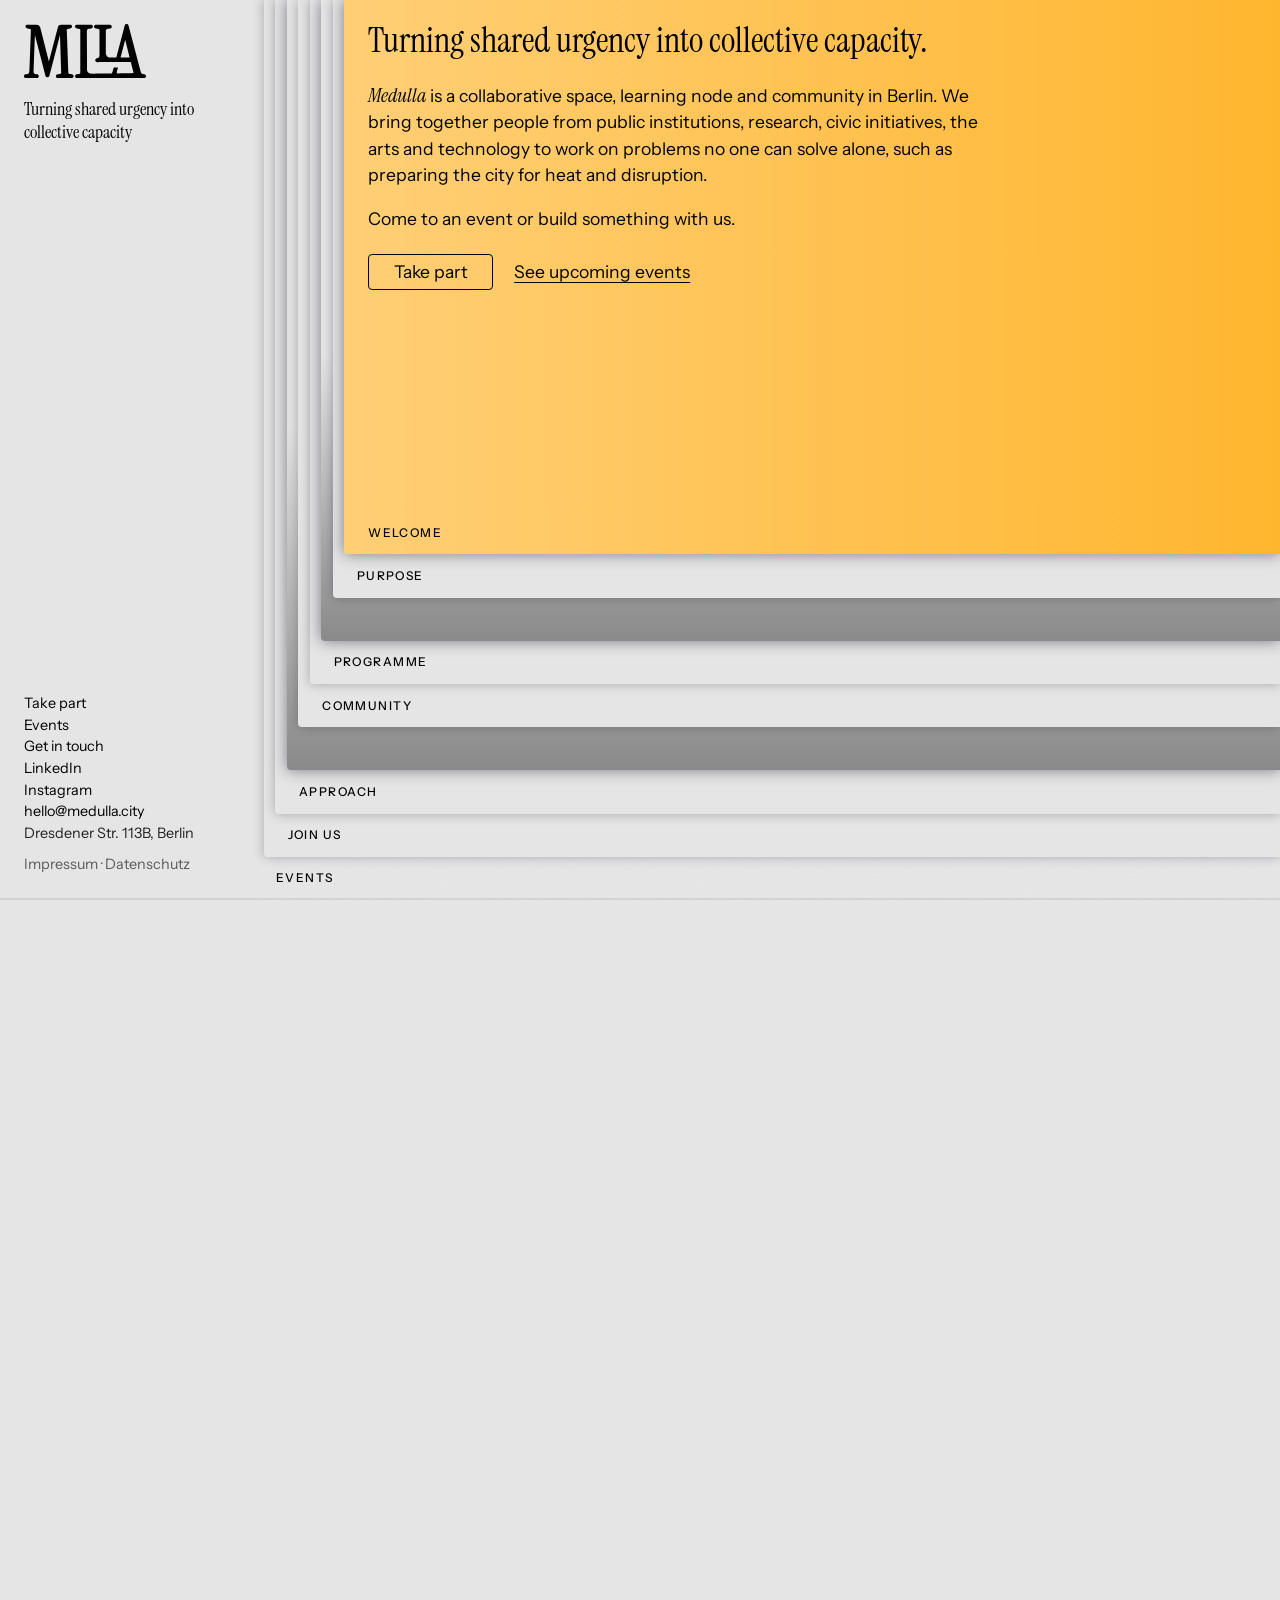
==== commit f4f37ec2: "design: people in the space on the homepage From Joshua's feedback: the interior is one of Medulla's" ====
--- a/index.html
+++ b/index.html
@@ -95,6 +95,19 @@
                internally and hands control back to the deck at its edges
                (directional handoff in main.js + native overscroll on touch). -->
           <div class="events">
+            <a class="event" href="https://luma.com/hef2anvo" target="_blank" rel="noopener"
+               aria-label="Learning Democracy: what keeps democracies learning? — more on Luma">
+              <div class="event__content">
+                <div class="event__text">
+                  <p class="event__date">Friday, 27 November, 18:30 – 22:00</p>
+                  <h3 class="event__title">Learning Democracy</h3>
+                  <p class="event__subtitle">What keeps democracies learning? A pop-up dinner with nextlearning and Komma</p>
+                  <p class="event__body">After the Berliner Demokratiekonferenz: regional food, hands-on demos and honest conversations about the infrastructure democratic initiatives rely on. Try BRAID, a facilitation tool in the making, and talk practice, code, data protection and sovereign infrastructure. No technical background needed.</p>
+                </div>
+                <div class="event__media"><img src="assets/images/figma/event-learning-democracy.webp" alt="Learning Democracy — 27 November at Medulla" loading="lazy" /></div>
+              </div>
+              <span class="event__overlay" aria-hidden="true"><span class="event__more">more on luma</span></span>
+            </a>
             <a class="event" href="https://luma.com/ginucq9e" target="_blank" rel="noopener"
                aria-label="Public Vitality: New Alliances for Lasting Local Impact — more on Luma">
               <div class="event__content">
@@ -360,12 +373,9 @@
         </div>
       </article>
 
-      <!-- Card 5 — Image: garden / courtyard exterior.
-           Phones always get the 1200w file: in a tall portrait card the photo
-           is cropped to fill the height, so 800w looks soft and 1600w is
-           bandwidth the backdrop doesn't need. -->
+      <!-- Card 5 — Image: gatherings in the space (photos crossfade; see .slides in main.css) -->
       <article class="card card--image" data-card="5" aria-hidden="true">
-        <picture><source media="(max-width: 820px)" srcset="assets/images/figma/card-garden-1200.webp" /><img class="card__photo" src="assets/images/figma/card-garden-1200.webp" srcset="assets/images/figma/card-garden-800.webp 800w, assets/images/figma/card-garden-1200.webp 1200w, assets/images/figma/card-garden.webp 1600w" sizes="94vw" alt="" decoding="async" fetchpriority="high" /></picture>
+        <div class="slides" aria-hidden="true"><figure class="slide" style="--i:0"><img class="card__photo" src="assets/images/figma/gathering-circle-1200.webp" srcset="assets/images/figma/gathering-circle-800.webp 800w, assets/images/figma/gathering-circle-1200.webp 1200w" sizes="94vw" alt="" style="object-position:center 60%" decoding="async" fetchpriority="low" /><figcaption class="slide__cap">A circle</figcaption></figure><figure class="slide" style="--i:1"><img class="card__photo" src="assets/images/figma/gathering-workshop-1200.webp" srcset="assets/images/figma/gathering-workshop-800.webp 800w, assets/images/figma/gathering-workshop-1200.webp 1200w" sizes="94vw" alt="" style="object-position:center 45%" loading="lazy" decoding="async" /><figcaption class="slide__cap">A working session</figcaption></figure><figure class="slide" style="--i:2"><img class="card__photo" src="assets/images/figma/gathering-talk-1200.webp" srcset="assets/images/figma/gathering-talk-800.webp 800w, assets/images/figma/gathering-talk-1200.webp 1200w" sizes="94vw" alt="" style="object-position:center 45%" loading="lazy" decoding="async" /><figcaption class="slide__cap">A talk</figcaption></figure><figure class="slide" style="--i:3"><img class="card__photo" src="assets/images/figma/gathering-soundbath-1200.webp" srcset="assets/images/figma/gathering-soundbath-800.webp 800w, assets/images/figma/gathering-soundbath-1200.webp 1200w" sizes="94vw" alt="" style="object-position:center 60%" loading="lazy" decoding="async" /><figcaption class="slide__cap">A sound bath</figcaption></figure></div>
         <span class="card__scrim"></span>
       </article>
 
@@ -410,9 +420,9 @@
         </div>
       </article>
 
-      <!-- Card 2 — Image: building facade -->
+      <!-- Card 2 — Image: a day in the space (photos crossfade; see .slides in main.css) -->
       <article class="card card--image" data-card="2" aria-hidden="true">
-        <picture><source media="(max-width: 820px)" srcset="assets/images/figma/card-facade-1200.webp" /><img class="card__photo" src="assets/images/figma/card-facade-1200.webp" srcset="assets/images/figma/card-facade-800.webp 800w, assets/images/figma/card-facade-1200.webp 1200w, assets/images/figma/card-facade.webp 1600w" sizes="94vw" alt="" decoding="async" fetchpriority="low" /></picture>
+        <div class="slides" aria-hidden="true"><figure class="slide" style="--i:0"><img class="card__photo" src="assets/images/figma/people-focus-1200.webp" srcset="assets/images/figma/people-focus-800.webp 800w, assets/images/figma/people-focus-1200.webp 1200w" sizes="94vw" alt="" style="object-position:center 40%" decoding="async" fetchpriority="low" /><figcaption class="slide__cap">Morning · the focus area</figcaption></figure><figure class="slide" style="--i:1"><img class="card__photo" src="assets/images/figma/people-kitchen-1200.webp" srcset="assets/images/figma/people-kitchen-800.webp 800w, assets/images/figma/people-kitchen-1200.webp 1200w" sizes="94vw" alt="" style="object-position:center 35%" loading="lazy" decoding="async" /><figcaption class="slide__cap">Lunch · the kitchen</figcaption></figure><figure class="slide" style="--i:2"><img class="card__photo" src="assets/images/figma/people-sofas-1200.webp" srcset="assets/images/figma/people-sofas-800.webp 800w, assets/images/figma/people-sofas-1200.webp 1200w" sizes="94vw" alt="" style="object-position:center 55%" loading="lazy" decoding="async" /><figcaption class="slide__cap">Afternoon · the sofas</figcaption></figure><figure class="slide" style="--i:3"><img class="card__photo" src="assets/images/figma/people-evening-1200.webp" srcset="assets/images/figma/people-evening-800.webp 800w, assets/images/figma/people-evening-1200.webp 1200w" sizes="94vw" alt="" style="object-position:center 60%" loading="lazy" decoding="async" /><figcaption class="slide__cap">Evening · by candlelight</figcaption></figure></div>
         <span class="card__scrim"></span>
       </article>
 
--- a/styles/main.css
+++ b/styles/main.css
@@ -677,3 +677,23 @@
     font-size: var(--b2); line-height: var(--b2-lh); opacity: 0.6;
   }
 }
+
+/* ── Image cards as slides: photos of people in the space, crossfading slowly ── */
+.slides { position: absolute; inset: 0; }
+.slide { position: absolute; inset: 0; margin: 0; opacity: 0; }
+.slide:first-child { opacity: 1; }
+.slide__cap {
+  position: absolute; left: 20px; bottom: 18px; z-index: 2;
+  padding: 7px 12px 6px; border-radius: 999px;
+  background: rgba(246, 244, 238, 0.92); color: #000;
+  font: 500 13px/1 var(--font-sans, "Instrument Sans", system-ui, sans-serif); letter-spacing: 0.02em;
+}
+.card--image .card__scrim { z-index: 1; }
+@media (prefers-reduced-motion: no-preference) {
+  /* 4 photos × 6 s: each fades in, rests, drifts a touch, fades out */
+  .slide { animation: slide-cycle 24s linear infinite; animation-delay: calc(var(--i) * 6s - 0.01s); }
+  .slide:first-child { opacity: 0; }
+  .slide .card__photo { animation: slide-drift 24s linear infinite; animation-delay: inherit; }
+}
+@keyframes slide-cycle { 0% { opacity: 0; } 5% { opacity: 1; } 25% { opacity: 1; } 30% { opacity: 0; } 100% { opacity: 0; } }
+@keyframes slide-drift { 0% { transform: scale(1.06); } 30% { transform: scale(1); } 100% { transform: scale(1); } }
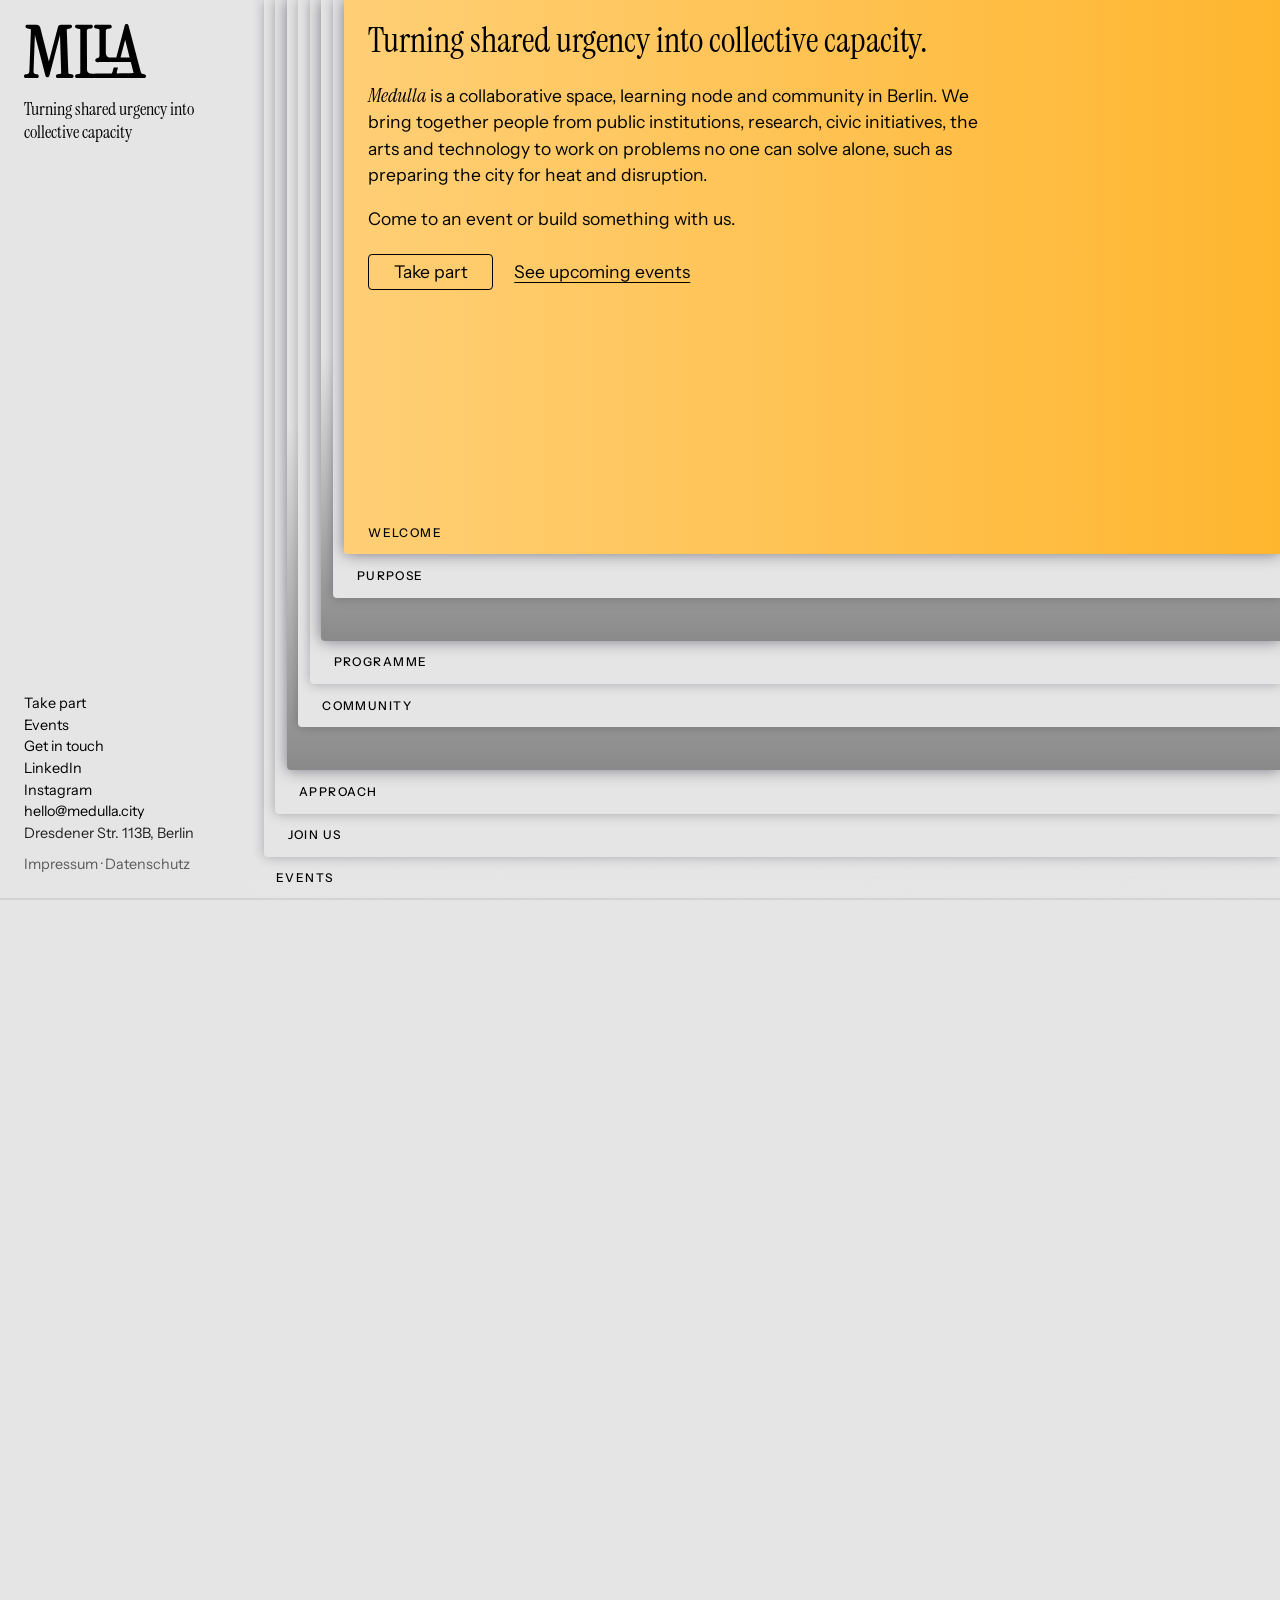
==== commit 0de3f33c: "design: sharper homepage photos on high-resolution screens The people/gathering photos topped out at" ====
--- a/index.html
+++ b/index.html
@@ -375,7 +375,7 @@
 
       <!-- Card 5 — Image: gatherings in the space (photos crossfade; see .slides in main.css) -->
       <article class="card card--image" data-card="5" aria-hidden="true">
-        <div class="slides" aria-hidden="true"><figure class="slide" style="--i:0"><img class="card__photo" src="assets/images/figma/gathering-circle-1200.webp" srcset="assets/images/figma/gathering-circle-800.webp 800w, assets/images/figma/gathering-circle-1200.webp 1200w" sizes="94vw" alt="" style="object-position:center 60%" decoding="async" fetchpriority="low" /><figcaption class="slide__cap">A circle</figcaption></figure><figure class="slide" style="--i:1"><img class="card__photo" src="assets/images/figma/gathering-workshop-1200.webp" srcset="assets/images/figma/gathering-workshop-800.webp 800w, assets/images/figma/gathering-workshop-1200.webp 1200w" sizes="94vw" alt="" style="object-position:center 45%" loading="lazy" decoding="async" /><figcaption class="slide__cap">A working session</figcaption></figure><figure class="slide" style="--i:2"><img class="card__photo" src="assets/images/figma/gathering-talk-1200.webp" srcset="assets/images/figma/gathering-talk-800.webp 800w, assets/images/figma/gathering-talk-1200.webp 1200w" sizes="94vw" alt="" style="object-position:center 45%" loading="lazy" decoding="async" /><figcaption class="slide__cap">A talk</figcaption></figure><figure class="slide" style="--i:3"><img class="card__photo" src="assets/images/figma/gathering-soundbath-1200.webp" srcset="assets/images/figma/gathering-soundbath-800.webp 800w, assets/images/figma/gathering-soundbath-1200.webp 1200w" sizes="94vw" alt="" style="object-position:center 60%" loading="lazy" decoding="async" /><figcaption class="slide__cap">A sound bath</figcaption></figure></div>
+        <div class="slides" aria-hidden="true"><figure class="slide" style="--i:0"><img class="card__photo" src="assets/images/figma/gathering-circle-1200.webp" srcset="assets/images/figma/gathering-circle-800.webp 800w, assets/images/figma/gathering-circle-1200.webp 1200w, assets/images/figma/gathering-circle-2000.webp 2000w" sizes="94vw" alt="" style="object-position:center 60%" decoding="async" fetchpriority="low" /><figcaption class="slide__cap">A circle</figcaption></figure><figure class="slide" style="--i:1"><img class="card__photo" src="assets/images/figma/gathering-workshop-1200.webp" srcset="assets/images/figma/gathering-workshop-800.webp 800w, assets/images/figma/gathering-workshop-1200.webp 1200w, assets/images/figma/gathering-workshop-2000.webp 1500w" sizes="94vw" alt="" style="object-position:center 45%" loading="lazy" decoding="async" /><figcaption class="slide__cap">A working session</figcaption></figure><figure class="slide" style="--i:2"><img class="card__photo" src="assets/images/figma/gathering-talk-1200.webp" srcset="assets/images/figma/gathering-talk-800.webp 800w, assets/images/figma/gathering-talk-1200.webp 1200w, assets/images/figma/gathering-talk-2000.webp 2000w" sizes="94vw" alt="" style="object-position:center 45%" loading="lazy" decoding="async" /><figcaption class="slide__cap">A talk</figcaption></figure><figure class="slide" style="--i:3"><img class="card__photo" src="assets/images/figma/gathering-soundbath-1200.webp" srcset="assets/images/figma/gathering-soundbath-800.webp 800w, assets/images/figma/gathering-soundbath-1200.webp 1200w, assets/images/figma/gathering-soundbath-2000.webp 2000w" sizes="94vw" alt="" style="object-position:center 60%" loading="lazy" decoding="async" /><figcaption class="slide__cap">A sound bath</figcaption></figure></div>
         <span class="card__scrim"></span>
       </article>
 
@@ -422,7 +422,7 @@
 
       <!-- Card 2 — Image: a day in the space (photos crossfade; see .slides in main.css) -->
       <article class="card card--image" data-card="2" aria-hidden="true">
-        <div class="slides" aria-hidden="true"><figure class="slide" style="--i:0"><img class="card__photo" src="assets/images/figma/people-focus-1200.webp" srcset="assets/images/figma/people-focus-800.webp 800w, assets/images/figma/people-focus-1200.webp 1200w" sizes="94vw" alt="" style="object-position:center 40%" decoding="async" fetchpriority="low" /><figcaption class="slide__cap">Morning · the focus area</figcaption></figure><figure class="slide" style="--i:1"><img class="card__photo" src="assets/images/figma/people-kitchen-1200.webp" srcset="assets/images/figma/people-kitchen-800.webp 800w, assets/images/figma/people-kitchen-1200.webp 1200w" sizes="94vw" alt="" style="object-position:center 35%" loading="lazy" decoding="async" /><figcaption class="slide__cap">Lunch · the kitchen</figcaption></figure><figure class="slide" style="--i:2"><img class="card__photo" src="assets/images/figma/people-sofas-1200.webp" srcset="assets/images/figma/people-sofas-800.webp 800w, assets/images/figma/people-sofas-1200.webp 1200w" sizes="94vw" alt="" style="object-position:center 55%" loading="lazy" decoding="async" /><figcaption class="slide__cap">Afternoon · the sofas</figcaption></figure><figure class="slide" style="--i:3"><img class="card__photo" src="assets/images/figma/people-evening-1200.webp" srcset="assets/images/figma/people-evening-800.webp 800w, assets/images/figma/people-evening-1200.webp 1200w" sizes="94vw" alt="" style="object-position:center 60%" loading="lazy" decoding="async" /><figcaption class="slide__cap">Evening · by candlelight</figcaption></figure></div>
+        <div class="slides" aria-hidden="true"><figure class="slide" style="--i:0"><img class="card__photo" src="assets/images/figma/people-focus-1200.webp" srcset="assets/images/figma/people-focus-800.webp 800w, assets/images/figma/people-focus-1200.webp 1200w, assets/images/figma/people-focus-2000.webp 1333w" sizes="94vw" alt="" style="object-position:center 40%" decoding="async" fetchpriority="low" /><figcaption class="slide__cap">Morning · the focus area</figcaption></figure><figure class="slide" style="--i:1"><img class="card__photo" src="assets/images/figma/people-kitchen-1200.webp" srcset="assets/images/figma/people-kitchen-800.webp 800w, assets/images/figma/people-kitchen-1200.webp 1200w, assets/images/figma/people-kitchen-2000.webp 2000w" sizes="94vw" alt="" style="object-position:center 35%" loading="lazy" decoding="async" /><figcaption class="slide__cap">Lunch · the kitchen</figcaption></figure><figure class="slide" style="--i:2"><img class="card__photo" src="assets/images/figma/people-sofas-1200.webp" srcset="assets/images/figma/people-sofas-800.webp 800w, assets/images/figma/people-sofas-1200.webp 1200w, assets/images/figma/people-sofas-2000.webp 2000w" sizes="94vw" alt="" style="object-position:center 55%" loading="lazy" decoding="async" /><figcaption class="slide__cap">Afternoon · the sofas</figcaption></figure><figure class="slide" style="--i:3"><img class="card__photo" src="assets/images/figma/people-evening-1200.webp" srcset="assets/images/figma/people-evening-800.webp 800w, assets/images/figma/people-evening-1200.webp 1200w, assets/images/figma/people-evening-2000.webp 2000w" sizes="94vw" alt="" style="object-position:center 60%" loading="lazy" decoding="async" /><figcaption class="slide__cap">Evening · by candlelight</figcaption></figure></div>
         <span class="card__scrim"></span>
       </article>
 
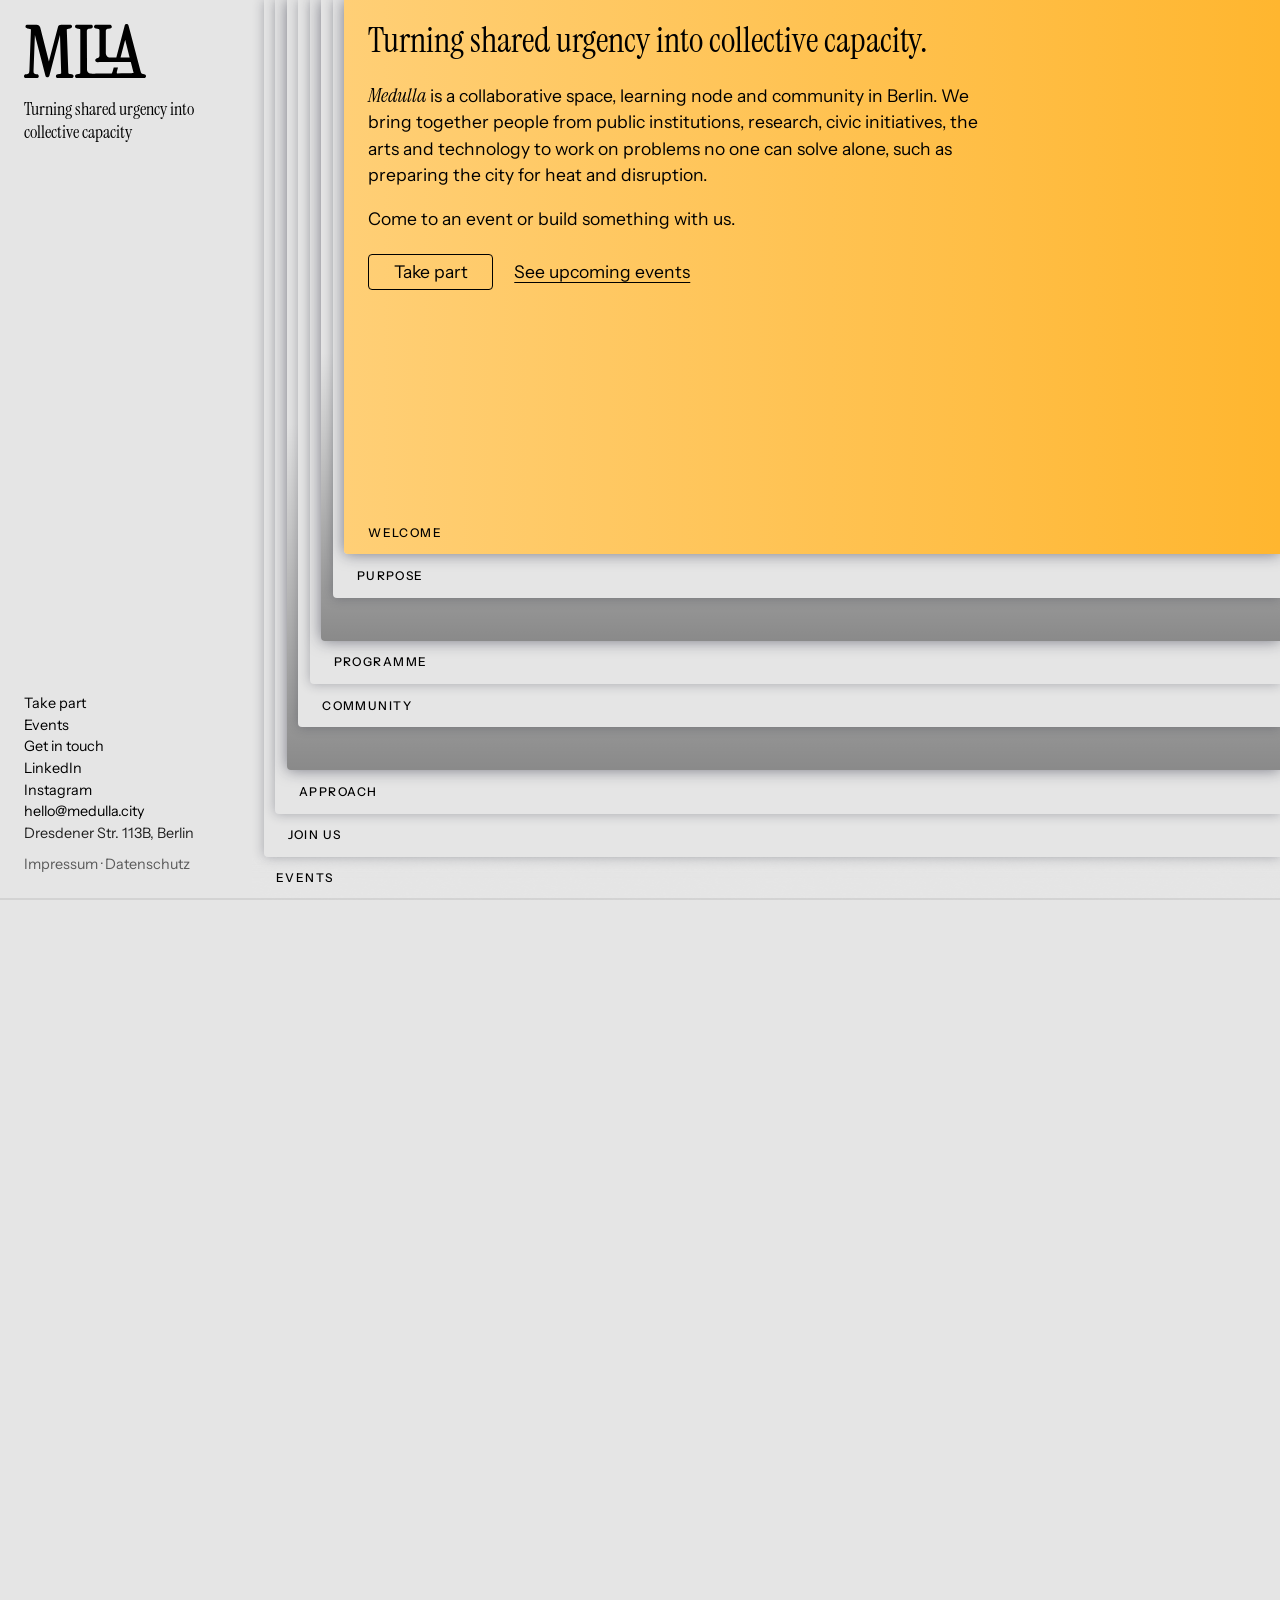
==== commit caabeba9: "design: remove captions from the homepage photo slides Co-Authored-By: Claude Opus 5.5 <noreply@anth" ====
--- a/index.html
+++ b/index.html
@@ -375,7 +375,7 @@
 
       <!-- Card 5 — Image: gatherings in the space (photos crossfade; see .slides in main.css) -->
       <article class="card card--image" data-card="5" aria-hidden="true">
-        <div class="slides" aria-hidden="true"><figure class="slide" style="--i:0"><img class="card__photo" src="assets/images/figma/gathering-circle-1200.webp" srcset="assets/images/figma/gathering-circle-800.webp 800w, assets/images/figma/gathering-circle-1200.webp 1200w, assets/images/figma/gathering-circle-2000.webp 2000w" sizes="94vw" alt="" style="object-position:center 60%" decoding="async" fetchpriority="low" /><figcaption class="slide__cap">A circle</figcaption></figure><figure class="slide" style="--i:1"><img class="card__photo" src="assets/images/figma/gathering-workshop-1200.webp" srcset="assets/images/figma/gathering-workshop-800.webp 800w, assets/images/figma/gathering-workshop-1200.webp 1200w, assets/images/figma/gathering-workshop-2000.webp 1500w" sizes="94vw" alt="" style="object-position:center 45%" loading="lazy" decoding="async" /><figcaption class="slide__cap">A working session</figcaption></figure><figure class="slide" style="--i:2"><img class="card__photo" src="assets/images/figma/gathering-talk-1200.webp" srcset="assets/images/figma/gathering-talk-800.webp 800w, assets/images/figma/gathering-talk-1200.webp 1200w, assets/images/figma/gathering-talk-2000.webp 2000w" sizes="94vw" alt="" style="object-position:center 45%" loading="lazy" decoding="async" /><figcaption class="slide__cap">A talk</figcaption></figure><figure class="slide" style="--i:3"><img class="card__photo" src="assets/images/figma/gathering-soundbath-1200.webp" srcset="assets/images/figma/gathering-soundbath-800.webp 800w, assets/images/figma/gathering-soundbath-1200.webp 1200w, assets/images/figma/gathering-soundbath-2000.webp 2000w" sizes="94vw" alt="" style="object-position:center 60%" loading="lazy" decoding="async" /><figcaption class="slide__cap">A sound bath</figcaption></figure></div>
+        <div class="slides" aria-hidden="true"><figure class="slide" style="--i:0"><img class="card__photo" src="assets/images/figma/gathering-circle-1200.webp" srcset="assets/images/figma/gathering-circle-800.webp 800w, assets/images/figma/gathering-circle-1200.webp 1200w, assets/images/figma/gathering-circle-2000.webp 2000w" sizes="94vw" alt="" style="object-position:center 60%" decoding="async" fetchpriority="low" /></figure><figure class="slide" style="--i:1"><img class="card__photo" src="assets/images/figma/gathering-workshop-1200.webp" srcset="assets/images/figma/gathering-workshop-800.webp 800w, assets/images/figma/gathering-workshop-1200.webp 1200w, assets/images/figma/gathering-workshop-2000.webp 1500w" sizes="94vw" alt="" style="object-position:center 45%" loading="lazy" decoding="async" /></figure><figure class="slide" style="--i:2"><img class="card__photo" src="assets/images/figma/gathering-talk-1200.webp" srcset="assets/images/figma/gathering-talk-800.webp 800w, assets/images/figma/gathering-talk-1200.webp 1200w, assets/images/figma/gathering-talk-2000.webp 2000w" sizes="94vw" alt="" style="object-position:center 45%" loading="lazy" decoding="async" /></figure><figure class="slide" style="--i:3"><img class="card__photo" src="assets/images/figma/gathering-soundbath-1200.webp" srcset="assets/images/figma/gathering-soundbath-800.webp 800w, assets/images/figma/gathering-soundbath-1200.webp 1200w, assets/images/figma/gathering-soundbath-2000.webp 2000w" sizes="94vw" alt="" style="object-position:center 60%" loading="lazy" decoding="async" /></figure></div>
         <span class="card__scrim"></span>
       </article>
 
@@ -422,7 +422,7 @@
 
       <!-- Card 2 — Image: a day in the space (photos crossfade; see .slides in main.css) -->
       <article class="card card--image" data-card="2" aria-hidden="true">
-        <div class="slides" aria-hidden="true"><figure class="slide" style="--i:0"><img class="card__photo" src="assets/images/figma/people-focus-1200.webp" srcset="assets/images/figma/people-focus-800.webp 800w, assets/images/figma/people-focus-1200.webp 1200w, assets/images/figma/people-focus-2000.webp 1333w" sizes="94vw" alt="" style="object-position:center 40%" decoding="async" fetchpriority="low" /><figcaption class="slide__cap">Morning · the focus area</figcaption></figure><figure class="slide" style="--i:1"><img class="card__photo" src="assets/images/figma/people-kitchen-1200.webp" srcset="assets/images/figma/people-kitchen-800.webp 800w, assets/images/figma/people-kitchen-1200.webp 1200w, assets/images/figma/people-kitchen-2000.webp 2000w" sizes="94vw" alt="" style="object-position:center 35%" loading="lazy" decoding="async" /><figcaption class="slide__cap">Lunch · the kitchen</figcaption></figure><figure class="slide" style="--i:2"><img class="card__photo" src="assets/images/figma/people-sofas-1200.webp" srcset="assets/images/figma/people-sofas-800.webp 800w, assets/images/figma/people-sofas-1200.webp 1200w, assets/images/figma/people-sofas-2000.webp 2000w" sizes="94vw" alt="" style="object-position:center 55%" loading="lazy" decoding="async" /><figcaption class="slide__cap">Afternoon · the sofas</figcaption></figure><figure class="slide" style="--i:3"><img class="card__photo" src="assets/images/figma/people-evening-1200.webp" srcset="assets/images/figma/people-evening-800.webp 800w, assets/images/figma/people-evening-1200.webp 1200w, assets/images/figma/people-evening-2000.webp 2000w" sizes="94vw" alt="" style="object-position:center 60%" loading="lazy" decoding="async" /><figcaption class="slide__cap">Evening · by candlelight</figcaption></figure></div>
+        <div class="slides" aria-hidden="true"><figure class="slide" style="--i:0"><img class="card__photo" src="assets/images/figma/people-focus-1200.webp" srcset="assets/images/figma/people-focus-800.webp 800w, assets/images/figma/people-focus-1200.webp 1200w, assets/images/figma/people-focus-2000.webp 1333w" sizes="94vw" alt="" style="object-position:center 40%" decoding="async" fetchpriority="low" /></figure><figure class="slide" style="--i:1"><img class="card__photo" src="assets/images/figma/people-kitchen-1200.webp" srcset="assets/images/figma/people-kitchen-800.webp 800w, assets/images/figma/people-kitchen-1200.webp 1200w, assets/images/figma/people-kitchen-2000.webp 2000w" sizes="94vw" alt="" style="object-position:center 35%" loading="lazy" decoding="async" /></figure><figure class="slide" style="--i:2"><img class="card__photo" src="assets/images/figma/people-sofas-1200.webp" srcset="assets/images/figma/people-sofas-800.webp 800w, assets/images/figma/people-sofas-1200.webp 1200w, assets/images/figma/people-sofas-2000.webp 2000w" sizes="94vw" alt="" style="object-position:center 55%" loading="lazy" decoding="async" /></figure><figure class="slide" style="--i:3"><img class="card__photo" src="assets/images/figma/people-evening-1200.webp" srcset="assets/images/figma/people-evening-800.webp 800w, assets/images/figma/people-evening-1200.webp 1200w, assets/images/figma/people-evening-2000.webp 2000w" sizes="94vw" alt="" style="object-position:center 60%" loading="lazy" decoding="async" /></figure></div>
         <span class="card__scrim"></span>
       </article>
 
--- a/styles/main.css
+++ b/styles/main.css
@@ -682,12 +682,6 @@
 .slides { position: absolute; inset: 0; }
 .slide { position: absolute; inset: 0; margin: 0; opacity: 0; }
 .slide:first-child { opacity: 1; }
-.slide__cap {
-  position: absolute; left: 20px; bottom: 18px; z-index: 2;
-  padding: 7px 12px 6px; border-radius: 999px;
-  background: rgba(246, 244, 238, 0.92); color: #000;
-  font: 500 13px/1 var(--font-sans, "Instrument Sans", system-ui, sans-serif); letter-spacing: 0.02em;
-}
 .card--image .card__scrim { z-index: 1; }
 @media (prefers-reduced-motion: no-preference) {
   /* 4 photos × 6 s: each fades in, rests, drifts a touch, fades out */
